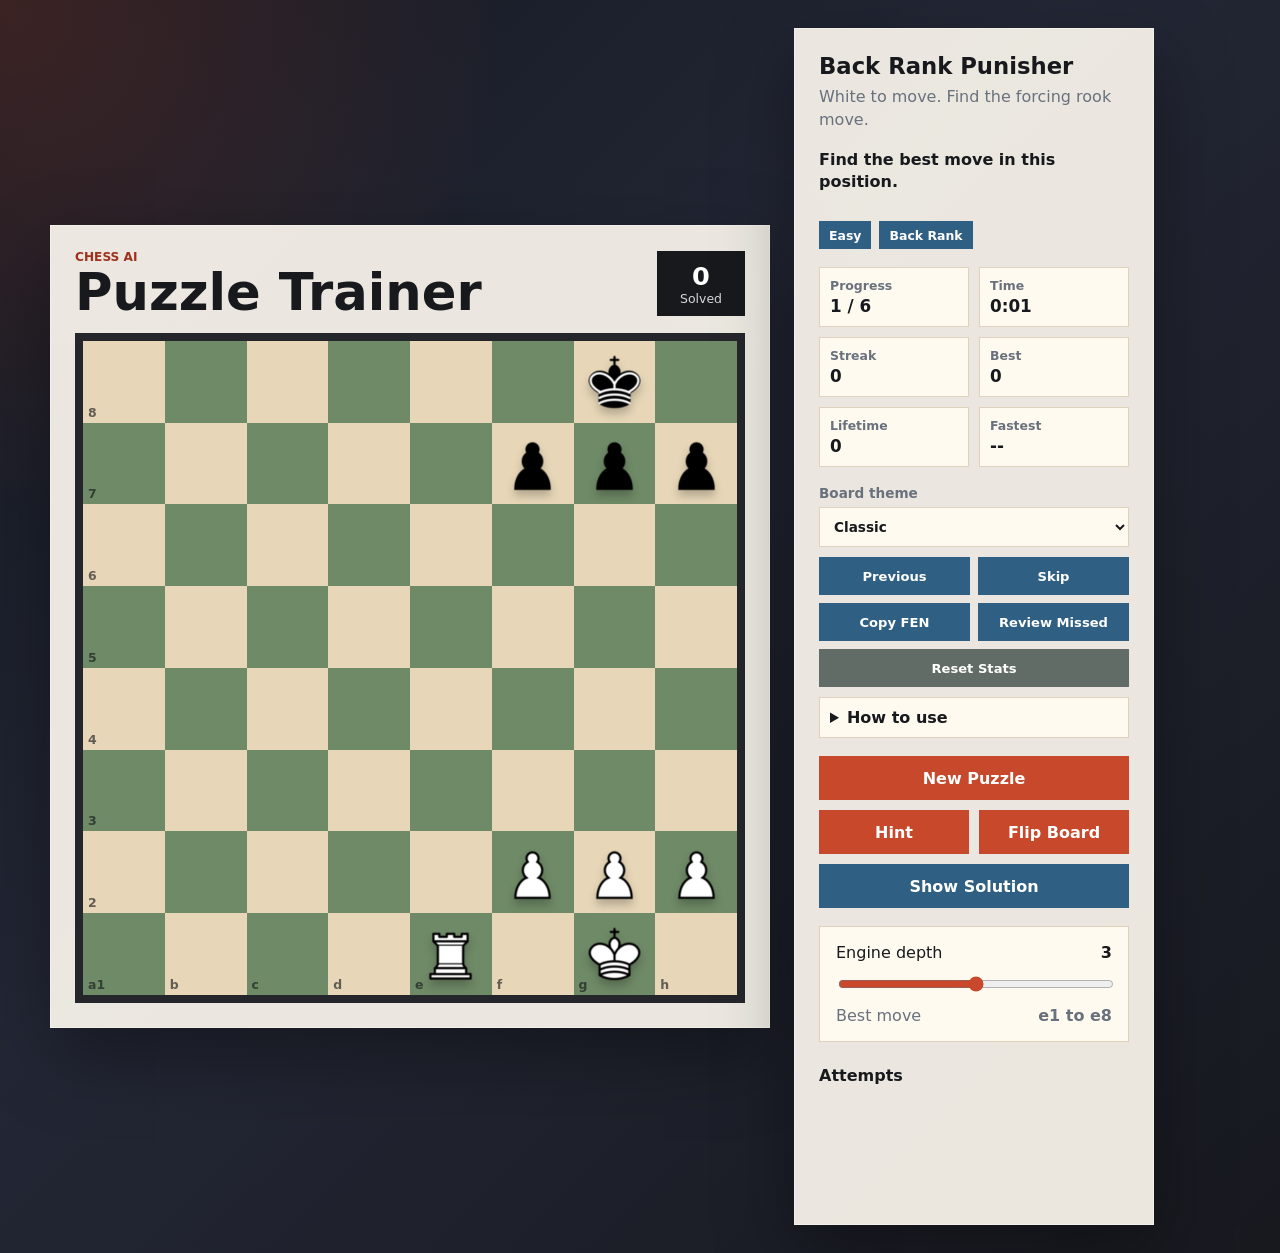
==== index.html @ 100785d5 "Finalize chess puzzle trainer" ====
<!doctype html>
<html lang="en">
  <head>
    <meta charset="utf-8" />
    <meta name="viewport" content="width=device-width, initial-scale=1" />
    <title>Chess AI Puzzle Trainer</title>
    <link rel="stylesheet" href="styles.css" />
  </head>
  <body>
    <main class="app-shell">
      <section class="board-panel" aria-label="Chess puzzle board">
        <div class="top-bar">
          <div>
            <p class="eyebrow">Chess AI</p>
            <h1>Puzzle Trainer</h1>
          </div>
          <div class="score" aria-live="polite">
            <span id="scoreValue">0</span>
            <span>Solved</span>
          </div>
        </div>

        <div class="board-wrap">
          <div id="board" class="board" aria-label="Interactive chess board"></div>
        </div>
      </section>

      <aside class="side-panel">
        <div class="status-block">
          <p id="puzzleTitle" class="puzzle-title">Loading puzzle...</p>
          <p id="puzzleMeta" class="puzzle-meta"></p>
          <p id="message" class="message" aria-live="polite"></p>
        </div>

        <div class="controls">
          <button id="newPuzzleBtn" type="button">New Puzzle</button>
          <button id="hintBtn" type="button">Hint</button>
          <button id="flipBtn" type="button">Flip Board</button>
        </div>

        <div class="engine-box">
          <div class="engine-row">
            <span>Engine depth</span>
            <strong id="depthLabel">3</strong>
          </div>
          <input id="depthSlider" type="range" min="2" max="4" value="3" />
          <div class="engine-row muted">
            <span>Best move</span>
            <strong id="bestMoveLabel">hidden</strong>
          </div>
        </div>

        <div class="move-list">
          <h2>Attempts</h2>
          <ol id="attempts"></ol>
        </div>
      </aside>
    </main>

    <script src="app.js"></script>
  </body>
</html>
---- styles.css ----
:root {
  --bg: #101216;
  --panel: #f4f0e8;
  --ink: #17191d;
  --muted: #69717d;
  --accent: #c8482b;
  --accent-dark: #9f321e;
  --light-square: #e7d7b8;
  --dark-square: #6f8a67;
  --select: #f5c84b;
  --legal: rgba(16, 18, 22, 0.24);
  --danger: #c83737;
  --success: #2d7c55;
  font-family:
    Inter, ui-sans-serif, system-ui, -apple-system, BlinkMacSystemFont, "Segoe UI",
    sans-serif;
}

body[data-theme="ocean"] {
  --accent: #2374ab;
  --accent-dark: #15547e;
  --light-square: #d9edf4;
  --dark-square: #4f7cac;
  --select: #f4d35e;
}

body[data-theme="graphite"] {
  --accent: #626c66;
  --accent-dark: #3f4642;
  --light-square: #d7d9d7;
  --dark-square: #656d69;
  --select: #f2c14e;
}

body[data-theme="tournament"] {
  --accent: #a63d40;
  --accent-dark: #702527;
  --light-square: #f0d9b5;
  --dark-square: #b58863;
  --select: #e9c46a;
}

* {
  box-sizing: border-box;
}

body {
  min-height: 100vh;
  margin: 0;
  color: var(--ink);
  background:
    radial-gradient(circle at top left, rgba(200, 72, 43, 0.22), transparent 32rem),
    linear-gradient(135deg, #141821 0%, #232735 42%, #17191f 100%);
}

button,
input {
  font: inherit;
}

.app-shell {
  display: grid;
  grid-template-columns: minmax(300px, 720px) minmax(280px, 360px);
  gap: 24px;
  width: min(1180px, calc(100vw - 32px));
  min-height: 100vh;
  margin: 0 auto;
  padding: 28px 0;
  align-items: center;
}

.board-panel,
.side-panel {
  background: rgba(244, 240, 232, 0.96);
  border: 1px solid rgba(255, 255, 255, 0.36);
  box-shadow: 0 28px 70px rgba(0, 0, 0, 0.34);
}

.board-panel {
  padding: clamp(14px, 3vw, 24px);
}

.side-panel {
  display: flex;
  flex-direction: column;
  gap: 18px;
  min-height: min(720px, calc(100vh - 56px));
  padding: 24px;
}

.top-bar {
  display: flex;
  align-items: center;
  justify-content: space-between;
  gap: 16px;
  margin-bottom: 16px;
}

.eyebrow {
  margin: 0 0 4px;
  color: var(--accent-dark);
  font-size: 0.76rem;
  font-weight: 800;
  letter-spacing: 0;
  text-transform: uppercase;
}

h1,
h2,
p {
  margin-top: 0;
}

h1 {
  margin-bottom: 0;
  font-size: clamp(1.8rem, 4vw, 3.5rem);
  line-height: 0.95;
}

h2 {
  margin-bottom: 10px;
  font-size: 1rem;
}

.score {
  display: grid;
  min-width: 88px;
  padding: 10px 12px;
  color: #fff;
  background: var(--ink);
  text-align: center;
}

.score span:first-child {
  font-size: 1.6rem;
  font-weight: 800;
}

.score span:last-child {
  color: #d4d8dd;
  font-size: 0.78rem;
}

.board-wrap {
  display: grid;
  place-items: center;
}

.board {
  display: grid;
  grid-template-columns: repeat(8, 1fr);
  grid-template-rows: repeat(8, 1fr);
  width: min(100%, calc(100vh - 164px));
  min-width: 288px;
  aspect-ratio: 1;
  border: 8px solid #24262c;
  touch-action: manipulation;
}

.square {
  position: relative;
  display: grid;
  place-items: center;
  min-width: 0;
  border: 0;
  padding: 0;
  cursor: pointer;
}

.square.light {
  background: var(--light-square);
}

.square.dark {
  background: var(--dark-square);
}

.square.selected {
  box-shadow: inset 0 0 0 5px var(--select);
}

.square.last-move {
  box-shadow: inset 0 0 0 999px rgba(245, 200, 75, 0.28);
}

.square.legal::after {
  content: "";
  width: 28%;
  aspect-ratio: 1;
  border-radius: 999px;
  background: var(--legal);
}

.square.capture::after {
  content: "";
  position: absolute;
  inset: 12%;
  border: 5px solid var(--legal);
  border-radius: 999px;
  background: transparent;
}

.square.solution-from {
  box-shadow: inset 0 0 0 5px var(--success);
}

.square.solution-to {
  box-shadow: inset 0 0 0 5px var(--accent);
}

.piece {
  width: 82%;
  height: 82%;
  object-fit: contain;
  pointer-events: none;
  filter: drop-shadow(0 6px 4px rgba(0, 0, 0, 0.22));
}

.coord {
  position: absolute;
  left: 5px;
  bottom: 3px;
  color: rgba(16, 18, 22, 0.62);
  font-size: clamp(0.58rem, 1.3vw, 0.78rem);
  font-weight: 700;
}

.status-block {
  min-height: 150px;
}

.puzzle-title {
  margin-bottom: 6px;
  font-size: 1.42rem;
  font-weight: 800;
}

.puzzle-meta {
  margin-bottom: 18px;
  color: var(--muted);
  line-height: 1.45;
}

.message {
  min-height: 3.2em;
  margin-bottom: 0;
  font-weight: 700;
  line-height: 1.35;
}

.message.good {
  color: var(--success);
}

.message.bad {
  color: var(--danger);
}

.tag-row {
  display: flex;
  flex-wrap: wrap;
  gap: 8px;
}

.tag {
  display: inline-flex;
  align-items: center;
  min-height: 28px;
  padding: 0 10px;
  color: #fff;
  background: #2f5f83;
  font-size: 0.78rem;
  font-weight: 800;
}

.training-stats {
  display: grid;
  grid-template-columns: repeat(2, 1fr);
  gap: 10px;
}

.training-stats div,
.results-grid div {
  display: grid;
  gap: 3px;
  padding: 10px;
  background: #fffaf0;
  border: 1px solid #ded2be;
}

.training-stats span,
.results-grid span {
  color: var(--muted);
  font-size: 0.78rem;
  font-weight: 700;
}

.training-stats strong,
.results-grid strong {
  font-size: 1.05rem;
}

.tool-panel {
  display: grid;
  gap: 10px;
}

.field {
  display: grid;
  gap: 6px;
  color: var(--muted);
  font-size: 0.85rem;
  font-weight: 800;
}

select {
  min-height: 40px;
  border: 1px solid #ded2be;
  padding: 0 10px;
  color: var(--ink);
  background: #fffaf0;
  font: inherit;
  font-weight: 700;
}

.mini-actions {
  display: grid;
  grid-template-columns: repeat(2, 1fr);
  gap: 8px;
}

.mini-actions button {
  min-height: 38px;
  padding: 0 8px;
  background: #2f5f83;
  font-size: 0.82rem;
}

.mini-actions button:hover {
  background: #234863;
}

.mini-actions button:last-child {
  grid-column: 1 / -1;
  background: #626c66;
}

.help-box {
  padding: 10px;
  background: #fffaf0;
  border: 1px solid #ded2be;
}

.help-box summary {
  cursor: pointer;
  font-weight: 800;
}

.help-box p {
  margin: 8px 0 0;
  color: var(--muted);
  font-size: 0.86rem;
  line-height: 1.35;
}

.controls {
  display: grid;
  grid-template-columns: 1fr 1fr;
  gap: 10px;
}

.controls button:first-child {
  grid-column: 1 / -1;
}

#solutionBtn {
  grid-column: 1 / -1;
  background: #2f5f83;
}

#solutionBtn:hover {
  background: #234863;
}

button:disabled {
  cursor: not-allowed;
  opacity: 0.56;
}

button {
  min-height: 44px;
  border: 0;
  padding: 0 14px;
  color: #fff;
  background: var(--accent);
  font-weight: 800;
  cursor: pointer;
}

button:hover {
  background: var(--accent-dark);
}

.engine-box {
  display: grid;
  gap: 12px;
  padding: 16px;
  background: #fffaf0;
  border: 1px solid #ded2be;
}

.engine-row {
  display: flex;
  align-items: center;
  justify-content: space-between;
  gap: 12px;
}

.muted {
  color: var(--muted);
}

input[type="range"] {
  width: 100%;
  accent-color: var(--accent);
}

.move-list {
  flex: 1;
  min-height: 140px;
  padding-top: 6px;
}

.move-list ol {
  display: grid;
  gap: 8px;
  margin: 0;
  padding-left: 22px;
}

.move-list li {
  color: var(--muted);
  font-weight: 700;
}

.results-modal {
  position: fixed;
  inset: 0;
  display: grid;
  place-items: center;
  padding: 24px;
  background: rgba(16, 18, 22, 0.68);
  z-index: 20;
}

.results-modal.hidden {
  display: none;
}

.results-card {
  width: min(420px, 100%);
  padding: 26px;
  background: var(--panel);
  border: 1px solid rgba(255, 255, 255, 0.5);
  box-shadow: 0 28px 70px rgba(0, 0, 0, 0.42);
}

.results-card h2 {
  margin-bottom: 16px;
  font-size: 2rem;
}

.results-grid {
  display: grid;
  gap: 10px;
  margin-bottom: 18px;
}

.results-card button {
  width: 100%;
}

@media (max-width: 860px) {
  .app-shell {
    grid-template-columns: 1fr;
    align-items: start;
    padding: 16px 0;
  }

  .side-panel {
    min-height: auto;
  }

  .board {
    width: min(100%, calc(100vh - 250px));
  }
}
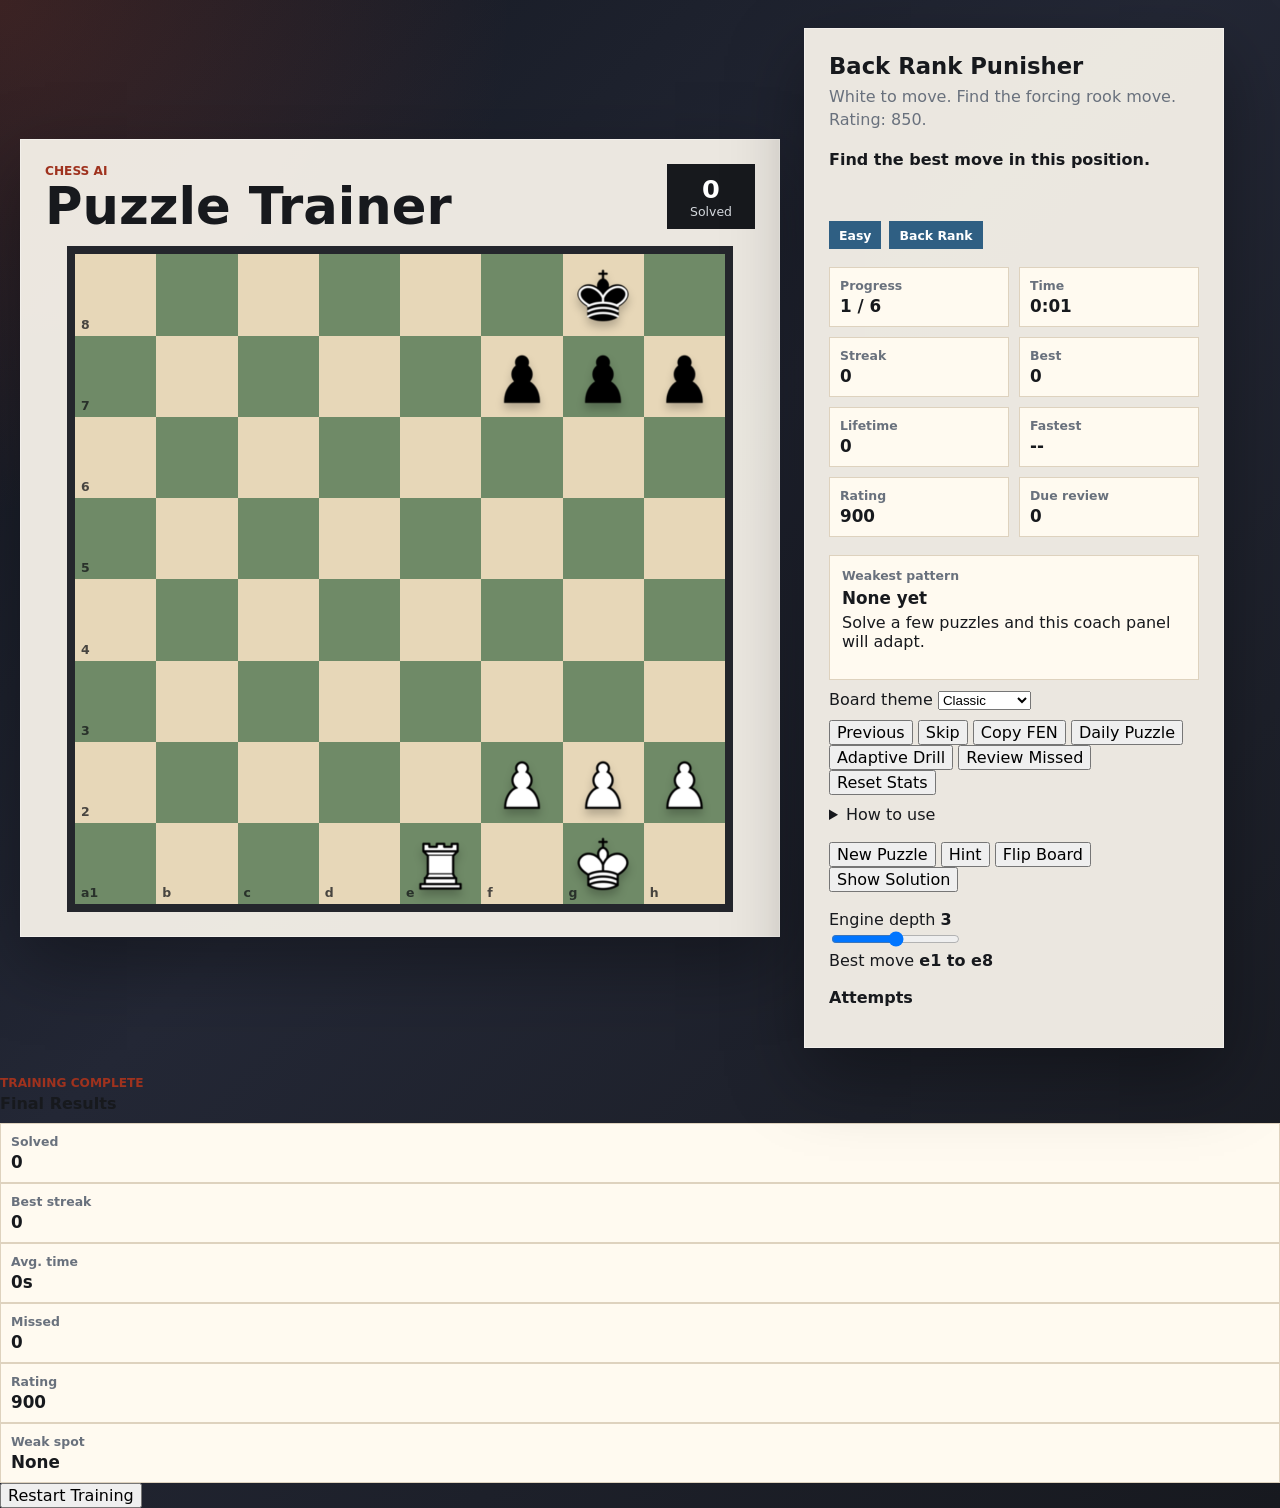
==== commit ed6feb23: "Update index.html" ====
--- a/index.html
+++ b/index.html
@@ -59,4 +59,4 @@
 
     <script src="app.js"></script>
   </body>
-</html>+</html>
--- a/styles.css
+++ b/styles.css
@@ -51,6 +51,9 @@
   background:
     radial-gradient(circle at top left, rgba(200, 72, 43, 0.22), transparent 32rem),
     linear-gradient(135deg, #141821 0%, #232735 42%, #17191f 100%);
+  font-family:
+    Inter, ui-sans-serif, system-ui, -apple-system, BlinkMacSystemFont, "Segoe UI",
+    sans-serif;
 }
 
 button,
@@ -60,9 +63,9 @@
 
 .app-shell {
   display: grid;
-  grid-template-columns: minmax(300px, 720px) minmax(280px, 360px);
+  grid-template-columns: minmax(320px, 760px) minmax(300px, 420px);
   gap: 24px;
-  width: min(1180px, calc(100vw - 32px));
+  width: min(1240px, calc(100vw - 32px));
   min-height: 100vh;
   margin: 0 auto;
   padding: 28px 0;
@@ -150,10 +153,11 @@
   display: grid;
   grid-template-columns: repeat(8, 1fr);
   grid-template-rows: repeat(8, 1fr);
-  width: min(100%, calc(100vh - 164px));
+  width: min(100%, 74vh, 760px);
   min-width: 288px;
   aspect-ratio: 1;
   border: 8px solid #24262c;
+  background: #24262c;
   touch-action: manipulation;
 }
 
@@ -168,11 +172,11 @@
 }
 
 .square.light {
-  background: var(--light-square);
+  background-color: var(--light-square) !important;
 }
 
 .square.dark {
-  background: var(--dark-square);
+  background-color: var(--dark-square) !important;
 }
 
 .square.selected {
@@ -218,11 +222,12 @@
 
 .coord {
   position: absolute;
-  left: 5px;
-  bottom: 3px;
-  color: rgba(16, 18, 22, 0.62);
+  left: 6px;
+  bottom: 4px;
+  color: rgba(16, 18, 22, 0.74);
   font-size: clamp(0.58rem, 1.3vw, 0.78rem);
   font-weight: 700;
+  pointer-events: none;
 }
 
 .status-block {
@@ -305,194 +310,20 @@
   gap: 10px;
 }
 
-.field {
-  display: grid;
-  gap: 6px;
-  color: var(--muted);
-  font-size: 0.85rem;
-  font-weight: 800;
-}
-
-select {
-  min-height: 40px;
-  border: 1px solid #ded2be;
-  padding: 0 10px;
-  color: var(--ink);
-  background: #fffaf0;
-  font: inherit;
-  font-weight: 700;
-}
-
-.mini-actions {
-  display: grid;
-  grid-template-columns: repeat(2, 1fr);
-  gap: 8px;
-}
-
-.mini-actions button {
-  min-height: 38px;
-  padding: 0 8px;
-  background: #2f5f83;
-  font-size: 0.82rem;
-}
-
-.mini-actions button:hover {
-  background: #234863;
-}
-
-.mini-actions button:last-child {
-  grid-column: 1 / -1;
-  background: #626c66;
-}
-
-.help-box {
-  padding: 10px;
+.learning-card {
+  display: grid;
+  gap: 5px;
+  padding: 12px;
   background: #fffaf0;
   border: 1px solid #ded2be;
 }
 
-.help-box summary {
-  cursor: pointer;
-  font-weight: 800;
-}
-
-.help-box p {
-  margin: 8px 0 0;
+.learning-card span {
   color: var(--muted);
-  font-size: 0.86rem;
-  line-height: 1.35;
-}
-
-.controls {
-  display: grid;
-  grid-template-columns: 1fr 1fr;
-  gap: 10px;
-}
-
-.controls button:first-child {
-  grid-column: 1 / -1;
-}
-
-#solutionBtn {
-  grid-column: 1 / -1;
-  background: #2f5f83;
-}
-
-#solutionBtn:hover {
-  background: #234863;
-}
-
-button:disabled {
-  cursor: not-allowed;
-  opacity: 0.56;
-}
-
-button {
-  min-height: 44px;
-  border: 0;
-  padding: 0 14px;
-  color: #fff;
-  background: var(--accent);
-  font-weight: 800;
-  cursor: pointer;
-}
-
-button:hover {
-  background: var(--accent-dark);
-}
-
-.engine-box {
-  display: grid;
-  gap: 12px;
-  padding: 16px;
-  background: #fffaf0;
-  border: 1px solid #ded2be;
-}
-
-.engine-row {
-  display: flex;
-  align-items: center;
-  justify-content: space-between;
-  gap: 12px;
-}
-
-.muted {
-  color: var(--muted);
-}
-
-input[type="range"] {
-  width: 100%;
-  accent-color: var(--accent);
-}
-
-.move-list {
-  flex: 1;
-  min-height: 140px;
-  padding-top: 6px;
-}
-
-.move-list ol {
-  display: grid;
-  gap: 8px;
-  margin: 0;
-  padding-left: 22px;
-}
-
-.move-list li {
-  color: var(--muted);
-  font-weight: 700;
-}
-
-.results-modal {
-  position: fixed;
-  inset: 0;
-  display: grid;
-  place-items: center;
-  padding: 24px;
-  background: rgba(16, 18, 22, 0.68);
-  z-index: 20;
-}
-
-.results-modal.hidden {
-  display: none;
-}
-
-.results-card {
-  width: min(420px, 100%);
-  padding: 26px;
-  background: var(--panel);
-  border: 1px solid rgba(255, 255, 255, 0.5);
-  box-shadow: 0 28px 70px rgba(0, 0, 0, 0.42);
-}
-
-.results-card h2 {
-  margin-bottom: 16px;
-  font-size: 2rem;
-}
-
-.results-grid {
-  display: grid;
-  gap: 10px;
-  margin-bottom: 18px;
-}
-
-.results-card button {
-  width: 100%;
-}
-
-@media (max-width: 860px) {
-  .app-shell {
-    grid-template-columns: 1fr;
-    align-items: start;
-    padding: 16px 0;
-  }
-
-  .side-panel {
-    min-height: auto;
-  }
-
-  .board {
-    width: min(100%, calc(100vh - 250px));
-  }
-}
-
+  font-size: 0.78rem;
+  font-weight: 800;
+}
+
+.learning-card strong {
+  font-size: 1.05rem;
+}
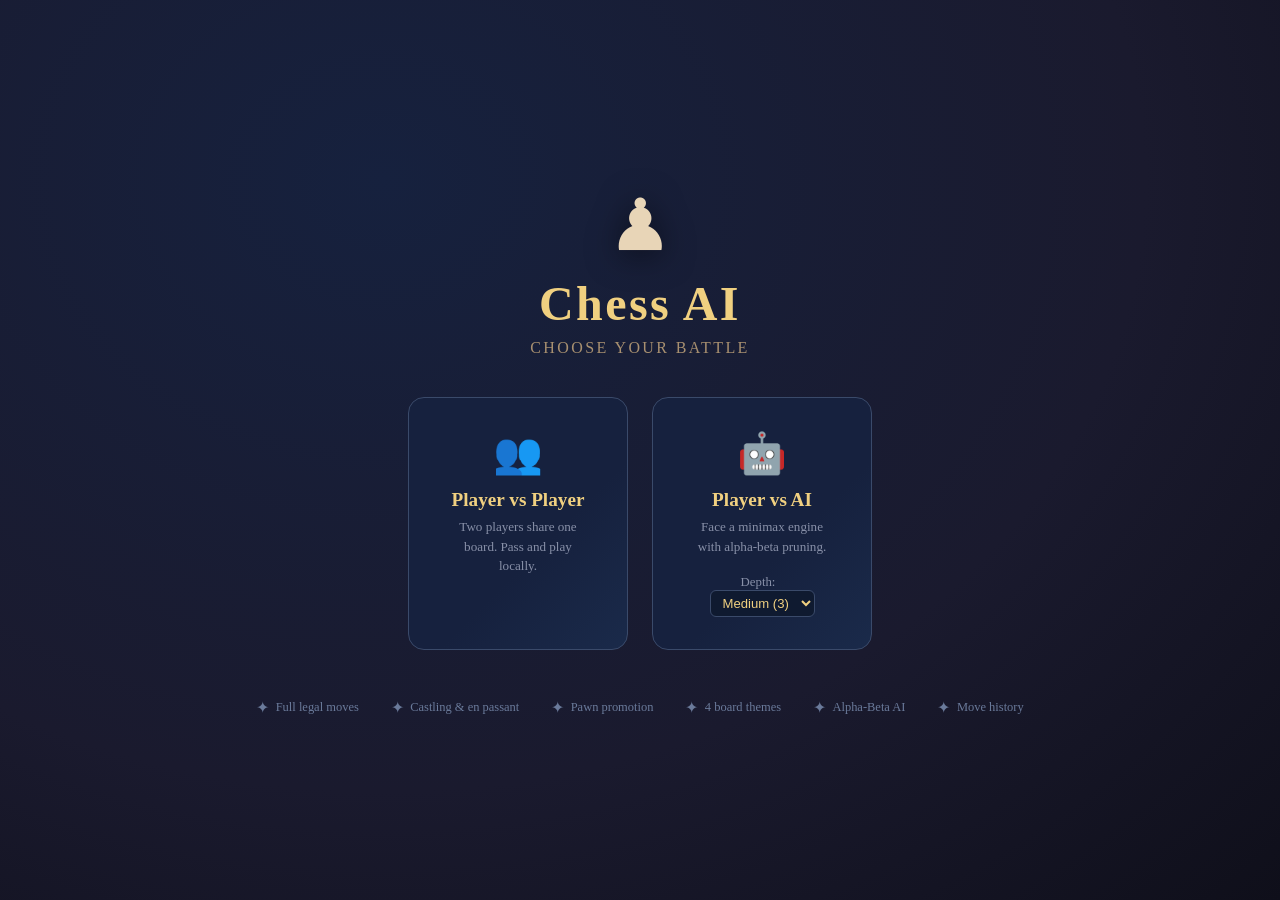
==== commit 3ad83d40: "Update print statement from 'Hello' to 'Goodbye'" ====
--- a/index.html
+++ b/index.html
@@ -1,62 +1,759 @@
-<!doctype html>
+<!DOCTYPE html>
 <html lang="en">
-  <head>
-    <meta charset="utf-8" />
-    <meta name="viewport" content="width=device-width, initial-scale=1" />
-    <title>Chess AI Puzzle Trainer</title>
-    <link rel="stylesheet" href="styles.css" />
-  </head>
-  <body>
-    <main class="app-shell">
-      <section class="board-panel" aria-label="Chess puzzle board">
-        <div class="top-bar">
-          <div>
-            <p class="eyebrow">Chess AI</p>
-            <h1>Puzzle Trainer</h1>
-          </div>
-          <div class="score" aria-live="polite">
-            <span id="scoreValue">0</span>
-            <span>Solved</span>
-          </div>
-        </div>
-
-        <div class="board-wrap">
-          <div id="board" class="board" aria-label="Interactive chess board"></div>
-        </div>
-      </section>
-
-      <aside class="side-panel">
-        <div class="status-block">
-          <p id="puzzleTitle" class="puzzle-title">Loading puzzle...</p>
-          <p id="puzzleMeta" class="puzzle-meta"></p>
-          <p id="message" class="message" aria-live="polite"></p>
-        </div>
-
-        <div class="controls">
-          <button id="newPuzzleBtn" type="button">New Puzzle</button>
-          <button id="hintBtn" type="button">Hint</button>
-          <button id="flipBtn" type="button">Flip Board</button>
-        </div>
-
-        <div class="engine-box">
-          <div class="engine-row">
-            <span>Engine depth</span>
-            <strong id="depthLabel">3</strong>
-          </div>
-          <input id="depthSlider" type="range" min="2" max="4" value="3" />
-          <div class="engine-row muted">
-            <span>Best move</span>
-            <strong id="bestMoveLabel">hidden</strong>
-          </div>
-        </div>
-
-        <div class="move-list">
-          <h2>Attempts</h2>
-          <ol id="attempts"></ol>
-        </div>
-      </aside>
-    </main>
-
-    <script src="app.js"></script>
-  </body>
+<head>
+<meta charset="UTF-8">
+<meta name="viewport" content="width=device-width, initial-scale=1.0">
+<title>Chess AI</title>
+<style>
+  * { margin: 0; padding: 0; box-sizing: border-box; }
+  body { background: #1a1a2e; font-family: 'Georgia', serif; color: #e8d5b7; min-height: 100vh; overflow-x: hidden; }
+
+  /* ── WELCOME SCREEN ── */
+  #welcome {
+    min-height: 100vh;
+    display: flex; flex-direction: column; align-items: center; justify-content: center;
+    padding: 2rem;
+    background: radial-gradient(ellipse at 30% 20%, #16213e 0%, #1a1a2e 60%, #0f0f1a 100%);
+  }
+  .logo { font-size: 72px; margin-bottom: 0.5rem; filter: drop-shadow(0 4px 16px #0008); }
+  .title { font-size: 3rem; font-weight: 700; letter-spacing: 0.05em; color: #f0d080; text-shadow: 0 2px 16px #8860; }
+  .subtitle { font-size: 1rem; color: #a89070; margin: 0.5rem 0 2.5rem; letter-spacing: 0.15em; text-transform: uppercase; }
+  .modes { display: flex; gap: 1.5rem; flex-wrap: wrap; justify-content: center; margin-bottom: 2rem; }
+  .mode-card {
+    background: linear-gradient(135deg, #16213e 60%, #1a2a4a);
+    border: 1px solid #3a4a6a;
+    border-radius: 16px;
+    padding: 2rem 2.5rem;
+    cursor: pointer;
+    transition: all 0.25s;
+    width: 220px;
+    text-align: center;
+    position: relative;
+    overflow: hidden;
+  }
+  .mode-card::before {
+    content: ''; position: absolute; inset: 0;
+    background: linear-gradient(135deg, #f0d08018, transparent);
+    opacity: 0; transition: opacity 0.25s;
+  }
+  .mode-card:hover { border-color: #f0d080; transform: translateY(-4px); box-shadow: 0 8px 32px #f0d08030; }
+  .mode-card:hover::before { opacity: 1; }
+  .mode-icon { font-size: 2.5rem; margin-bottom: 0.75rem; }
+  .mode-title { font-size: 1.2rem; font-weight: 700; color: #f0d080; margin-bottom: 0.4rem; }
+  .mode-desc { font-size: 0.82rem; color: #8890a8; line-height: 1.5; }
+  .diff-select { margin-top: 1rem; }
+  .diff-select label { font-size: 0.8rem; color: #8890a8; margin-right: 0.5rem; }
+  .diff-select select {
+    background: #0f1a30; color: #f0d080; border: 1px solid #3a4a6a;
+    border-radius: 6px; padding: 4px 8px; font-size: 0.82rem; cursor: pointer;
+  }
+  .features { display: flex; gap: 2rem; flex-wrap: wrap; justify-content: center; margin-top: 1rem; }
+  .feat { display: flex; align-items: center; gap: 0.4rem; font-size: 0.78rem; color: #6a7a9a; }
+  .feat span { font-size: 1rem; }
+
+  /* ── GAME SCREEN ── */
+  #game { display: none; flex-direction: column; align-items: center; min-height: 100vh; padding: 1rem; background: #0f0f1a; }
+  .game-header { display: flex; align-items: center; gap: 1.5rem; width: 100%; max-width: 600px; margin-bottom: 1rem; }
+  .back-btn {
+    background: none; border: 1px solid #3a4a6a; color: #a89070;
+    border-radius: 8px; padding: 6px 14px; cursor: pointer; font-size: 0.85rem; transition: all 0.2s; font-family: Georgia, serif;
+  }
+  .back-btn:hover { border-color: #f0d080; color: #f0d080; }
+  .game-info { flex: 1; }
+  .game-mode-label { font-size: 0.75rem; color: #6a7a9a; text-transform: uppercase; letter-spacing: 0.1em; }
+  .game-status { font-size: 1rem; color: #f0d080; font-weight: 600; }
+  .theme-btn {
+    background: none; border: 1px solid #3a4a6a; color: #a89070;
+    border-radius: 8px; padding: 6px 12px; cursor: pointer; font-size: 0.8rem; transition: all 0.2s; font-family: Georgia, serif;
+  }
+  .theme-btn:hover { border-color: #8890a8; color: #c0c8d8; }
+
+  /* ── BOARD ── */
+  .board-wrap { position: relative; }
+  #board {
+    display: grid; grid-template-columns: repeat(8, 1fr);
+    width: 520px; height: 520px;
+    border: 3px solid #2a3a5a; border-radius: 4px;
+    box-shadow: 0 8px 48px #000a;
+    cursor: default; user-select: none;
+  }
+  .sq {
+    width: 65px; height: 65px; display: flex; align-items: center; justify-content: center;
+    font-size: 40px; position: relative; transition: background 0.1s;
+  }
+  .sq .piece { cursor: grab; transition: transform 0.05s; z-index: 1; line-height: 1; }
+  .sq .piece:active { cursor: grabbing; }
+  .sq.selected { outline: 3px solid #f0d080; outline-offset: -3px; }
+  .sq.legal::after {
+    content: ''; position: absolute; width: 24px; height: 24px;
+    background: #f0d08060; border-radius: 50%; pointer-events: none; z-index: 2;
+  }
+  .sq.legal.has-piece::after {
+    width: 100%; height: 100%; background: none;
+    border-radius: 0; border: 3px solid #f0d080; inset: 0;
+  }
+  .sq.last-from { box-shadow: inset 0 0 0 3px #c8a040; }
+  .sq.last-to   { box-shadow: inset 0 0 0 3px #c8a040; }
+  .sq.in-check  { box-shadow: inset 0 0 0 4px #e04040; }
+
+  /* Coord labels */
+  .coords-files { display: flex; width: 520px; }
+  .coords-files span { width: 65px; text-align: center; font-size: 0.7rem; color: #6a7a9a; padding: 2px 0; }
+  .coords-ranks { position: absolute; left: -18px; top: 0; display: flex; flex-direction: column; height: 520px; }
+  .coords-ranks span { height: 65px; display: flex; align-items: center; font-size: 0.7rem; color: #6a7a9a; }
+
+  .captured-row {
+    display: flex; gap: 2px; min-height: 32px; flex-wrap: wrap; align-items: center;
+    padding: 4px 0; width: 520px;
+  }
+  .captured-row .cp { font-size: 22px; opacity: 0.7; }
+
+  .move-log {
+    width: 520px; max-height: 100px; overflow-y: auto;
+    background: #12121e; border: 1px solid #1e2a3e; border-radius: 8px;
+    padding: 8px; margin-top: 0.5rem; display: flex; flex-wrap: wrap; gap: 4px;
+  }
+  .move-log .ml { font-size: 0.72rem; color: #8890a8; padding: 2px 6px; border-radius: 4px; }
+  .move-log .ml.w { color: #e8d5b7; }
+  .move-log .ml.b { color: #a89070; }
+
+  /* Promotion dialog */
+  #promo-dialog {
+    display: none; position: fixed; inset: 0; background: #0008;
+    align-items: center; justify-content: center; z-index: 100;
+  }
+  #promo-dialog.show { display: flex; }
+  .promo-box {
+    background: #16213e; border: 1px solid #3a4a6a; border-radius: 12px;
+    padding: 1.5rem; text-align: center;
+  }
+  .promo-box h3 { color: #f0d080; margin-bottom: 1rem; }
+  .promo-pieces { display: flex; gap: 12px; justify-content: center; }
+  .promo-piece {
+    font-size: 48px; cursor: pointer; padding: 8px; border-radius: 8px;
+    border: 2px solid transparent; transition: all 0.2s;
+  }
+  .promo-piece:hover { border-color: #f0d080; background: #1e3050; }
+
+  /* Board Themes */
+  #game.t0 .sq.light { background: #f0d9b5; }
+  #game.t0 .sq.dark  { background: #b58863; }
+  #game.t1 .sq.light { background: #eeeed2; }
+  #game.t1 .sq.dark  { background: #769656; }
+  #game.t2 .sq.light { background: #dee3e6; }
+  #game.t2 .sq.dark  { background: #8ca2ad; }
+  #game.t3 .sq.light { background: #d8cfba; }
+  #game.t3 .sq.dark  { background: #7d6e5a; }
+
+  /* Responsive */
+  @media (max-width: 580px) {
+    #board { width: 320px; height: 320px; }
+    .sq { width: 40px; height: 40px; font-size: 26px; }
+    .coords-files { width: 320px; }
+    .coords-files span { width: 40px; }
+    .coords-ranks { height: 320px; }
+    .coords-ranks span { height: 40px; }
+    .captured-row, .move-log { width: 320px; }
+    .sq.legal::after { width: 16px; height: 16px; }
+  }
+</style>
+</head>
+<body>
+
+<!-- ═══ WELCOME SCREEN ═══ -->
+<div id="welcome">
+  <div class="logo">♟</div>
+  <div class="title">Chess AI</div>
+  <div class="subtitle">Choose your battle</div>
+
+  <div class="modes">
+    <div class="mode-card" onclick="startGame('pvp')">
+      <div class="mode-icon">👥</div>
+      <div class="mode-title">Player vs Player</div>
+      <div class="mode-desc">Two players share one board. Pass and play locally.</div>
+    </div>
+    <div class="mode-card" onclick="startGame('pvc')">
+      <div class="mode-icon">🤖</div>
+      <div class="mode-title">Player vs AI</div>
+      <div class="mode-desc">Face a minimax engine with alpha-beta pruning.</div>
+      <div class="diff-select">
+        <label>Depth:</label>
+        <select id="depth-sel" onclick="event.stopPropagation()">
+          <option value="2">Easy (2)</option>
+          <option value="3" selected>Medium (3)</option>
+          <option value="4">Hard (4)</option>
+        </select>
+      </div>
+    </div>
+  </div>
+
+  <div class="features">
+    <div class="feat"><span>✦</span> Full legal moves</div>
+    <div class="feat"><span>✦</span> Castling &amp; en passant</div>
+    <div class="feat"><span>✦</span> Pawn promotion</div>
+    <div class="feat"><span>✦</span> 4 board themes</div>
+    <div class="feat"><span>✦</span> Alpha-Beta AI</div>
+    <div class="feat"><span>✦</span> Move history</div>
+  </div>
+</div>
+
+<!-- ═══ GAME SCREEN ═══ -->
+<div id="game" class="t0">
+  <div class="game-header">
+    <button class="back-btn" onclick="goMenu()">← Menu</button>
+    <div class="game-info">
+      <div class="game-mode-label" id="mode-label">Player vs Player</div>
+      <div class="game-status" id="status">White to move</div>
+    </div>
+    <button class="theme-btn" onclick="cycleTheme()">🎨 Theme</button>
+  </div>
+
+  <div class="captured-row" id="cap-black"></div>
+
+  <div class="board-wrap">
+    <div class="coords-ranks" id="rank-labels"></div>
+    <div id="board"></div>
+  </div>
+
+  <div class="coords-files" id="file-labels"></div>
+  <div class="captured-row" id="cap-white"></div>
+  <div class="move-log" id="move-log"></div>
+</div>
+
+<!-- ═══ PROMOTION DIALOG ═══ -->
+<div id="promo-dialog">
+  <div class="promo-box">
+    <h3>Promote pawn</h3>
+    <div class="promo-pieces" id="promo-pieces"></div>
+  </div>
+</div>
+
+<script>
+// ═══════════════════════════════════════════════════════
+//  CHESS ENGINE
+// ═══════════════════════════════════════════════════════
+
+const PIECES = {
+  wP:'♙', wN:'♘', wB:'♗', wR:'♖', wQ:'♕', wK:'♔',
+  bP:'♟', bN:'♞', bB:'♝', bR:'♜', bQ:'♛', bK:'♚'
+};
+
+const PIECE_VALUES = { Q: 900, R: 500, B: 330, N: 320, P: 100, K: 20000 };
+
+// Piece-Square Tables (index 0 = a8, index 63 = h1 — white's perspective)
+const PST = {
+  P: [
+     0,  0,  0,  0,  0,  0,  0,  0,
+    50, 50, 50, 50, 50, 50, 50, 50,
+    10, 10, 20, 30, 30, 20, 10, 10,
+     5,  5, 10, 25, 25, 10,  5,  5,
+     0,  0,  0, 20, 20,  0,  0,  0,
+     5, -5,-10,  0,  0,-10, -5,  5,
+     5, 10, 10,-20,-20, 10, 10,  5,
+     0,  0,  0,  0,  0,  0,  0,  0
+  ],
+  N: [-50,-40,-30,-30,-30,-30,-40,-50,-40,-20, 0, 0, 0, 0,-20,-40,-30, 0,10,15,15,10, 0,-30,-30, 5,15,20,20,15, 5,-30,-30, 0,15,20,20,15, 0,-30,-30, 5,10,15,15,10, 5,-30,-40,-20, 0, 5, 5, 0,-20,-40,-50,-40,-30,-30,-30,-30,-40,-50],
+  B: [-20,-10,-10,-10,-10,-10,-10,-20,-10, 0, 0, 0, 0, 0, 0,-10,-10, 0, 5,10,10, 5, 0,-10,-10, 5, 5,10,10, 5, 5,-10,-10, 0,10,10,10,10, 0,-10,-10,10,10,10,10,10,10,-10,-10, 5, 0, 0, 0, 0, 5,-10,-20,-10,-10,-10,-10,-10,-10,-20],
+  R: [0, 0, 0, 0, 0, 0, 0, 0, 5,10,10,10,10,10,10, 5,-5, 0, 0, 0, 0, 0, 0,-5,-5, 0, 0, 0, 0, 0, 0,-5,-5, 0, 0, 0, 0, 0, 0,-5,-5, 0, 0, 0, 0, 0, 0,-5,-5, 0, 0, 0, 0, 0, 0,-5, 0, 0, 0, 5, 5, 0, 0, 0],
+  Q: [-20,-10,-10,-5,-5,-10,-10,-20,-10, 0, 0, 0, 0, 0, 0,-10,-10, 0, 5, 5, 5, 5, 0,-10,-5, 0, 5, 5, 5, 5, 0,-5, 0, 0, 5, 5, 5, 5, 0,-5,-10, 5, 5, 5, 5, 5, 0,-10,-10, 0, 5, 0, 0, 0, 0,-10,-20,-10,-10,-5,-5,-10,-10,-20],
+  K: [-30,-40,-40,-50,-50,-40,-40,-30,-30,-40,-40,-50,-50,-40,-40,-30,-30,-40,-40,-50,-50,-40,-40,-30,-30,-40,-40,-50,-50,-40,-40,-30,-20,-30,-30,-40,-40,-30,-30,-20,-10,-20,-20,-20,-20,-20,-20,-10, 20, 20, 0, 0, 0, 0, 20, 20, 20, 30, 10, 0, 0, 10, 30, 20]
+};
+
+function pstScore(type, color, sq) {
+  const idx = color === 'w' ? sq : 63 - sq;
+  return (PST[type] || new Array(64).fill(0))[idx];
+}
+
+class ChessGame {
+  constructor() { this.reset(); }
+
+  reset() {
+    this.board = this._initBoard();
+    this.turn = 'w';
+    this.castling = { wK: true, wQ: true, bK: true, bQ: true };
+    this.enPassant = null;
+    this.fullMove = 1;
+    this.history = [];
+    this.captured = { w: [], b: [] };
+    this.moveLog = [];
+    this.gameOver = false;
+    this.winner = null;
+  }
+
+  _initBoard() {
+    const b = new Array(64).fill(null);
+    const back = ['R','N','B','Q','K','B','N','R'];
+    for (let f = 0; f < 8; f++) {
+      b[f]    = 'b' + back[f];
+      b[8+f]  = 'bP';
+      b[48+f] = 'wP';
+      b[56+f] = 'w' + back[f];
+    }
+    return b;
+  }
+
+  _r(sq)    { return Math.floor(sq / 8); }
+  _f(sq)    { return sq % 8; }
+  _idx(r,f) { return r * 8 + f; }
+  _color(pc){ return pc ? pc[0] : null; }
+  _type(pc) { return pc ? pc[1] : null; }
+  _opp(c)   { return c === 'w' ? 'b' : 'w'; }
+
+  // Returns all pseudo-legal destination squares for the piece at sq
+  _getPseudo(sq, pc, board, ep, cas) {
+    const c = this._color(pc), t = this._type(pc);
+    const r = this._r(sq), f = this._f(sq);
+    const moves = [];
+
+    const add = (tr, tf) => {
+      if (tr < 0 || tr > 7 || tf < 0 || tf > 7) return false;
+      const to = this._idx(tr, tf);
+      if (this._color(board[to]) === c) return false;
+      moves.push(to);
+      return !board[to]; // returns true if square was empty (can continue sliding)
+    };
+
+    if (t === 'P') {
+      const dir   = c === 'w' ? -1 : 1;
+      const start = c === 'w' ? 6 : 1;
+      const fwd   = this._idx(r + dir, f);
+      if (!board[fwd]) {
+        moves.push(fwd);
+        if (r === start && !board[this._idx(r + 2 * dir, f)])
+          moves.push(this._idx(r + 2 * dir, f));
+      }
+      for (const df of [-1, 1]) {
+        if (f + df < 0 || f + df > 7) continue;
+        const cap = this._idx(r + dir, f + df);
+        if (this._color(board[cap]) === this._opp(c)) moves.push(cap);
+        if (ep !== null && cap === ep) moves.push(cap);
+      }
+    } else if (t === 'N') {
+      for (const [dr,df] of [[-2,-1],[-2,1],[-1,-2],[-1,2],[1,-2],[1,2],[2,-1],[2,1]])
+        add(r+dr, f+df);
+    } else if (t === 'B') {
+      for (const [dr,df] of [[-1,-1],[-1,1],[1,-1],[1,1]])
+        for (let i=1; i<8; i++) if (!add(r+i*dr, f+i*df)) break;
+    } else if (t === 'R') {
+      for (const [dr,df] of [[-1,0],[1,0],[0,-1],[0,1]])
+        for (let i=1; i<8; i++) if (!add(r+i*dr, f+i*df)) break;
+    } else if (t === 'Q') {
+      for (const [dr,df] of [[-1,-1],[-1,1],[1,-1],[1,1],[-1,0],[1,0],[0,-1],[0,1]])
+        for (let i=1; i<8; i++) if (!add(r+i*dr, f+i*df)) break;
+    } else if (t === 'K') {
+      for (const [dr,df] of [[-1,-1],[-1,0],[-1,1],[0,-1],[0,1],[1,-1],[1,0],[1,1]])
+        add(r+dr, f+df);
+      // Castling
+      if (c === 'w' && r === 7) {
+        if (cas.wK && !board[61] && !board[62] && !this.isInCheck('w',board) && !this._attacked(61,'b',board) && !this._attacked(62,'b',board)) moves.push(62);
+        if (cas.wQ && !board[57] && !board[58] && !board[59] && !this.isInCheck('w',board) && !this._attacked(58,'b',board) && !this._attacked(59,'b',board)) moves.push(58);
+      }
+      if (c === 'b' && r === 0) {
+        if (cas.bK && !board[5] && !board[6] && !this.isInCheck('b',board) && !this._attacked(5,'w',board) && !this._attacked(6,'w',board)) moves.push(6);
+        if (cas.bQ && !board[1] && !board[2] && !board[3] && !this.isInCheck('b',board) && !this._attacked(2,'w',board) && !this._attacked(3,'w',board)) moves.push(2);
+      }
+    }
+    return moves;
+  }
+
+  // Apply a move and return [newBoard, piece, captured, newEp, newCastling]
+  _applyMove(from, to, board, ep, cas) {
+    const b   = [...board];
+    const pc  = b[from];
+    const c   = this._color(pc);
+    const t   = this._type(pc);
+    let cap   = b[to];
+    let nEp   = null;
+    const nCas = { ...cas };
+
+    // En passant capture
+    if (t === 'P' && to === ep) {
+      const capSq = this._idx(this._r(to) + (c === 'w' ? 1 : -1), this._f(to));
+      cap = b[capSq];
+      b[capSq] = null;
+    }
+
+    // Set new en passant square
+    if (t === 'P' && Math.abs(this._r(to) - this._r(from)) === 2)
+      nEp = this._idx((this._r(from) + this._r(to)) / 2, this._f(from));
+
+    // Castling: move the rook
+    if (t === 'K') {
+      if (to - from === 2) { b[to - 1] = b[to + 1]; b[to + 1] = null; } // kingside
+      if (from - to === 2) { b[to + 1] = b[to - 2]; b[to - 2] = null; } // queenside
+      if (c === 'w') { nCas.wK = false; nCas.wQ = false; }
+      else           { nCas.bK = false; nCas.bQ = false; }
+    }
+
+    // Revoke castling rights when rook moves or is captured
+    if (t === 'R') {
+      if (from === 63) nCas.wK = false;
+      if (from === 56) nCas.wQ = false;
+      if (from ===  7) nCas.bK = false;
+      if (from ===  0) nCas.bQ = false;
+    }
+    if (cap && this._type(cap) === 'R') {
+      if (to === 63) nCas.wK = false;
+      if (to === 56) nCas.wQ = false;
+      if (to ===  7) nCas.bK = false;
+      if (to ===  0) nCas.bQ = false;
+    }
+
+    b[to]   = b[from];
+    b[from] = null;
+    return [b, pc, cap, nEp, nCas];
+  }
+
+  isInCheck(color, board) {
+    const kSq = board.findIndex(p => p === color + 'K');
+    if (kSq === -1) return true;
+    return this._attacked(kSq, this._opp(color), board);
+  }
+
+  _attacked(sq, byColor, board) {
+    for (let s = 0; s < 64; s++) {
+      if (this._color(board[s]) !== byColor) continue;
+      const pseudo = this._getPseudo(s, board[s], board, null, { wK:false, wQ:false, bK:false, bQ:false });
+      if (pseudo.includes(sq)) return true;
+    }
+    return false;
+  }
+
+  getLegalMoves(sq) {
+    const pc = this.board[sq];
+    if (!pc || this._color(pc) !== this.turn) return [];
+    return this._getPseudo(sq, pc, this.board, this.enPassant, this.castling)
+      .filter(to => {
+        const [nb] = this._applyMove(sq, to, this.board, this.enPassant, this.castling);
+        return !this.isInCheck(this.turn, nb);
+      });
+  }
+
+  _getAllLegal(color) {
+    const moves = [];
+    for (let sq = 0; sq < 64; sq++) {
+      if (this._color(this.board[sq]) !== color) continue;
+      this._getPseudo(sq, this.board[sq], this.board, this.enPassant, this.castling)
+        .forEach(to => {
+          const [nb] = this._applyMove(sq, to, this.board, this.enPassant, this.castling);
+          if (!this.isInCheck(color, nb)) moves.push([sq, to]);
+        });
+    }
+    return moves;
+  }
+
+  makeMove(from, to, promoType = 'Q') {
+    const [nb, pc, cap, nEp, nCas] = this._applyMove(from, to, this.board, this.enPassant, this.castling);
+    const t = this._type(pc), c = this._color(pc);
+
+    // Pawn promotion
+    if (t === 'P' && (this._r(to) === 0 || this._r(to) === 7))
+      nb[to] = c + promoType;
+
+    this.board      = nb;
+    this.enPassant  = nEp;
+    this.castling   = nCas;
+
+    if (cap) this.captured[this._opp(c)].push(cap);
+
+    // Move notation (simple algebraic)
+    const files  = 'abcdefgh', ranks = '87654321';
+    const suffix = (t === 'P' && (this._r(to) === 0 || this._r(to) === 7)) ? promoType : '';
+    this.moveLog.push({
+      text: files[this._f(from)] + ranks[this._r(from)] + files[this._f(to)] + ranks[this._r(to)] + suffix,
+      color: c
+    });
+
+    this.history.push({ from, to, pc, cap, ep: nEp, cas: nCas });
+    this.turn = this._opp(this.turn);
+    if (this.turn === 'w') this.fullMove++;
+
+    // Game-over detection
+    const legal = this._getAllLegal(this.turn);
+    if (legal.length === 0) {
+      this.gameOver = true;
+      this.winner   = this.isInCheck(this.turn, this.board) ? this._opp(this.turn) : null;
+    }
+
+    return { from, to, cap, check: this.isInCheck(this.turn, this.board) };
+  }
+
+  // Static evaluation (positive = white better)
+  _evaluate(board) {
+    let score = 0;
+    for (let sq = 0; sq < 64; sq++) {
+      const pc = board[sq];
+      if (!pc) continue;
+      const c = this._color(pc), t = this._type(pc);
+      const v = (PIECE_VALUES[t] || 0) + pstScore(t, c, sq);
+      score += c === 'w' ? v : -v;
+    }
+    return score;
+  }
+
+  // Minimax with alpha-beta pruning
+  _minimax(board, depth, alpha, beta, maximizing, ep, cas) {
+    const color = maximizing ? 'w' : 'b';
+    const moves = [];
+
+    for (let sq = 0; sq < 64; sq++) {
+      if (this._color(board[sq]) !== color) continue;
+      const pseudo = this._getPseudo(sq, board[sq], board, ep, cas);
+      pseudo.forEach(to => {
+        const [nb,,, nEp, nC] = this._applyMove(sq, to, board, ep, cas);
+        if (!this.isInCheck(color, nb)) moves.push([sq, to, nb, nEp, nC]);
+      });
+    }
+
+    if (moves.length === 0)
+      return this.isInCheck(color, board) ? (maximizing ? -20000 : 20000) : 0;
+
+    if (depth === 0) return this._evaluate(board);
+
+    if (maximizing) {
+      let best = -Infinity;
+      for (const [,, nb, nEp, nC] of moves) {
+        const sc = this._minimax(nb, depth - 1, alpha, beta, false, nEp, nC);
+        best = Math.max(best, sc);
+        alpha = Math.max(alpha, sc);
+        if (beta <= alpha) break;
+      }
+      return best;
+    } else {
+      let best = Infinity;
+      for (const [,, nb, nEp, nC] of moves) {
+        const sc = this._minimax(nb, depth - 1, alpha, beta, true, nEp, nC);
+        best = Math.min(best, sc);
+        beta = Math.min(beta, sc);
+        if (beta <= alpha) break;
+      }
+      return best;
+    }
+  }
+
+  getBestMove(depth) {
+    const color = this.turn;
+    const maximizing = color === 'w';
+    let best = maximizing ? -Infinity : Infinity;
+    let bestMove = null;
+    const moves = [];
+
+    for (let sq = 0; sq < 64; sq++) {
+      if (this._color(this.board[sq]) !== color) continue;
+      const pseudo = this._getPseudo(sq, this.board[sq], this.board, this.enPassant, this.castling);
+      pseudo.forEach(to => {
+        const [nb,,, nEp, nC] = this._applyMove(sq, to, this.board, this.enPassant, this.castling);
+        if (!this.isInCheck(color, nb)) moves.push([sq, to, nb, nEp, nC]);
+      });
+    }
+
+    // Shuffle for variety at equal scores
+    moves.sort(() => Math.random() - 0.5);
+
+    for (const [sq, to, nb, nEp, nC] of moves) {
+      const sc = this._minimax(nb, depth - 1, -Infinity, Infinity, !maximizing, nEp, nC);
+      if ((maximizing && sc > best) || (!maximizing && sc < best)) {
+        best = sc;
+        bestMove = [sq, to];
+      }
+    }
+    return bestMove;
+  }
+}
+
+// ═══════════════════════════════════════════════════════
+//  UI / RENDERING
+// ═══════════════════════════════════════════════════════
+
+let game       = new ChessGame();
+let mode       = 'pvp';
+let aiDepth    = 3;
+let selectedSq = null;
+let legalMoves = [];
+let lastMove   = null;
+let themeIdx   = 0;
+let aiThinking = false;
+
+function startGame(m) {
+  mode    = m;
+  aiDepth = parseInt(document.getElementById('depth-sel').value) || 3;
+  game.reset();
+  selectedSq = null; legalMoves = []; lastMove = null; aiThinking = false;
+
+  document.getElementById('welcome').style.display = 'none';
+  document.getElementById('game').style.display    = 'flex';
+  document.getElementById('mode-label').textContent = m === 'pvp' ? 'Player vs Player' : 'Player vs AI';
+
+  buildCoords();
+  render();
+}
+
+function goMenu() {
+  document.getElementById('game').style.display    = 'none';
+  document.getElementById('welcome').style.display = 'flex';
+}
+
+function cycleTheme() {
+  themeIdx = (themeIdx + 1) % 4;
+  const g = document.getElementById('game');
+  g.className = g.className.replace(/t\d/, 't' + themeIdx);
+}
+
+function buildCoords() {
+  const rl = document.getElementById('rank-labels');
+  const fl = document.getElementById('file-labels');
+  rl.innerHTML = ''; fl.innerHTML = '';
+  '87654321'.split('').forEach(r => { const s = document.createElement('span'); s.textContent = r; rl.appendChild(s); });
+  'abcdefgh'.split('').forEach(f => { const s = document.createElement('span'); s.textContent = f; fl.appendChild(s); });
+}
+
+function render() {
+  const bd      = document.getElementById('board');
+  bd.innerHTML  = '';
+  const inCheck = game.isInCheck(game.turn, game.board);
+
+  for (let sq = 0; sq < 64; sq++) {
+    const div = document.createElement('div');
+    const r   = Math.floor(sq / 8), f = sq % 8;
+    div.className = 'sq ' + (((r + f) % 2 === 0) ? 'light' : 'dark');
+
+    if (selectedSq === sq) div.classList.add('selected');
+    if (legalMoves.includes(sq)) div.classList.add('legal');
+    if (game.board[sq] && legalMoves.includes(sq)) div.classList.add('has-piece');
+    if (lastMove) {
+      if (sq === lastMove.from) div.classList.add('last-from');
+      if (sq === lastMove.to)   div.classList.add('last-to');
+    }
+
+    const pc = game.board[sq];
+    if (pc) {
+      if (inCheck && pc === game.turn + 'K') div.classList.add('in-check');
+      const span     = document.createElement('span');
+      span.className = 'piece';
+      span.textContent = PIECES[pc];
+      span.style.fontSize = pc[1] === 'P' ? '34px' : '40px';
+      div.appendChild(span);
+    }
+
+    div.addEventListener('click', () => handleClick(sq));
+    bd.appendChild(div);
+  }
+
+  // Status bar
+  let status = '';
+  if (game.gameOver) {
+    status = game.winner
+      ? (game.winner === 'w' ? 'White' : 'Black') + ' wins! 🎉'
+      : 'Stalemate — Draw 🤝';
+  } else {
+    status = (game.turn === 'w' ? 'White' : 'Black') + ' to move';
+    if (inCheck)    status += ' — CHECK ⚠️';
+    if (aiThinking) status  = 'AI thinking…';
+  }
+  document.getElementById('status').textContent = status;
+
+  renderCaptured();
+  renderLog();
+}
+
+function renderCaptured() {
+  const cw = document.getElementById('cap-white');
+  const cb = document.getElementById('cap-black');
+  cw.innerHTML = '<span style="font-size:0.7rem;color:#6a7a9a;margin-right:4px">Captured by Black:</span>';
+  cb.innerHTML = '<span style="font-size:0.7rem;color:#6a7a9a;margin-right:4px">Captured by White:</span>';
+  game.captured.w.forEach(p => { const s = document.createElement('span'); s.className = 'cp'; s.textContent = PIECES[p]; cw.appendChild(s); });
+  game.captured.b.forEach(p => { const s = document.createElement('span'); s.className = 'cp'; s.textContent = PIECES[p]; cb.appendChild(s); });
+}
+
+function renderLog() {
+  const log = document.getElementById('move-log');
+  log.innerHTML = '';
+  game.moveLog.forEach((m, i) => {
+    const span     = document.createElement('span');
+    span.className = 'ml ' + (m.color === 'w' ? 'w' : 'b');
+    span.textContent = (Math.floor(i / 2) + 1) + (i % 2 === 0 ? '.' : '..') + m.text;
+    log.appendChild(span);
+  });
+  log.scrollTop = log.scrollHeight;
+}
+
+function handleClick(sq) {
+  if (game.gameOver || aiThinking) return;
+  if (mode === 'pvc' && game.turn === 'b') return;
+
+  if (selectedSq === null) {
+    // Select a piece
+    if (game.board[sq] && game._color(game.board[sq]) === game.turn) {
+      selectedSq = sq;
+      legalMoves = game.getLegalMoves(sq);
+      render();
+    }
+  } else {
+    if (legalMoves.includes(sq)) {
+      doMove(selectedSq, sq);
+    } else if (game.board[sq] && game._color(game.board[sq]) === game.turn) {
+      // Switch selection
+      selectedSq = sq;
+      legalMoves = game.getLegalMoves(sq);
+      render();
+    } else {
+      // Deselect
+      selectedSq = null;
+      legalMoves = [];
+      render();
+    }
+  }
+}
+
+function doMove(from, to, promoType) {
+  const t      = game._type(game.board[from]);
+  const toRank = Math.floor(to / 8);
+
+  // Show promotion dialog if needed
+  if (t === 'P' && (toRank === 0 || toRank === 7) && !promoType) {
+    showPromo(from, to, game.turn);
+    return;
+  }
+
+  game.makeMove(from, to, promoType || 'Q');
+  lastMove   = { from, to };
+  selectedSq = null;
+  legalMoves = [];
+  render();
+
+  // Trigger AI if applicable
+  if (!game.gameOver && mode === 'pvc' && game.turn === 'b') {
+    aiThinking = true;
+    render();
+    setTimeout(doAI, 80);
+  }
+}
+
+function doAI() {
+  const mv = game.getBestMove(aiDepth);
+  aiThinking = false;
+  if (mv) {
+    game.makeMove(mv[0], mv[1]);
+    lastMove = { from: mv[0], to: mv[1] };
+  }
+  render();
+}
+
+function showPromo(from, to, color) {
+  const pp = document.getElementById('promo-pieces');
+  pp.innerHTML = '';
+  ['Q','R','B','N'].forEach(t => {
+    const span     = document.createElement('span');
+    span.className = 'promo-piece';
+    span.textContent = PIECES[color + t];
+    span.onclick = () => {
+      document.getElementById('promo-dialog').classList.remove('show');
+      doMove(from, to, t);
+    };
+    pp.appendChild(span);
+  });
+  document.getElementById('promo-dialog').classList.add('show');
+}
+</script>
+</body>
 </html>
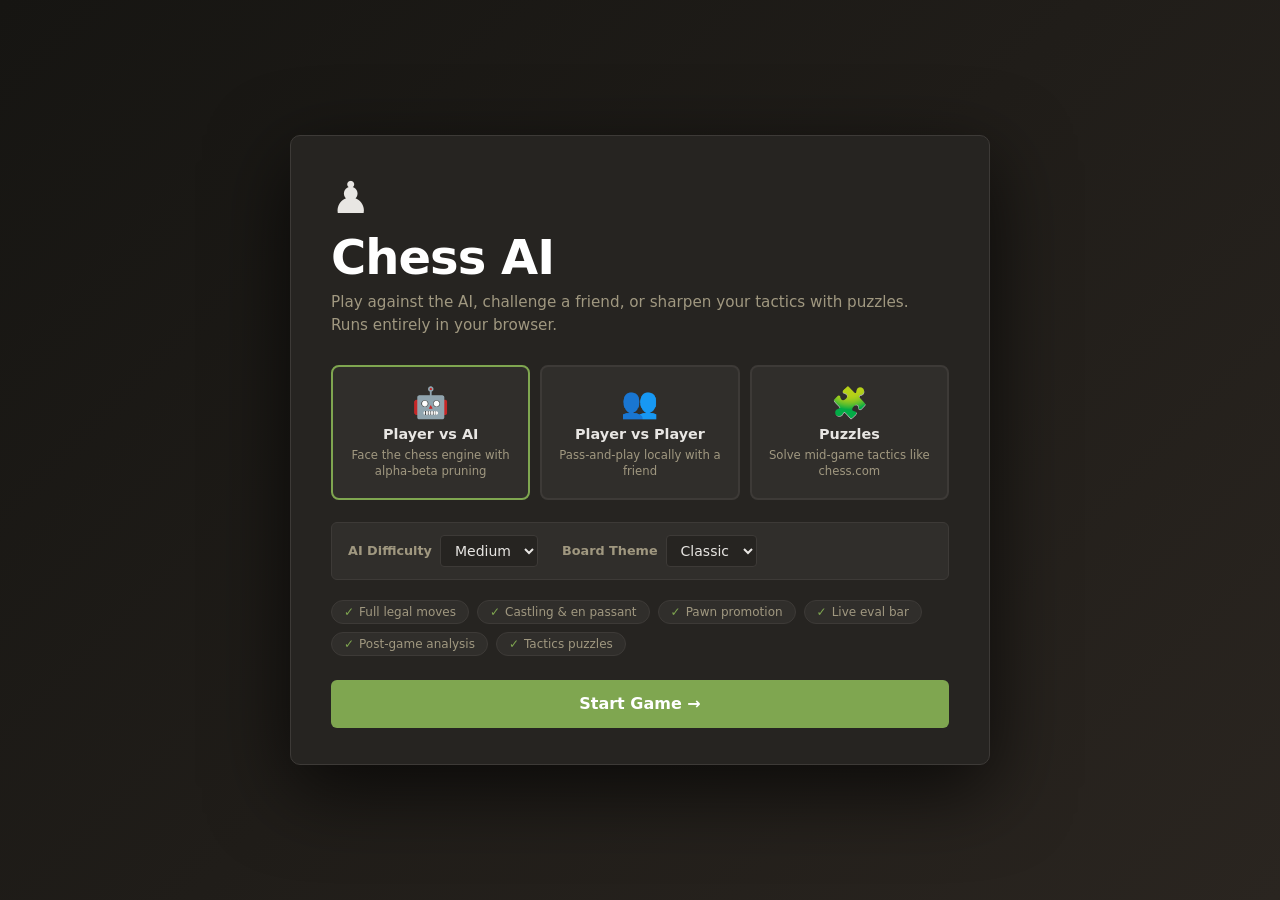
==== commit 56a4fe0f: "Update fmt.Println message from 'Hello' to 'Goodbye'" ====
--- a/index.html
+++ b/index.html
@@ -5,755 +5,1548 @@
 <meta name="viewport" content="width=device-width, initial-scale=1.0">
 <title>Chess AI</title>
 <style>
-  * { margin: 0; padding: 0; box-sizing: border-box; }
-  body { background: #1a1a2e; font-family: 'Georgia', serif; color: #e8d5b7; min-height: 100vh; overflow-x: hidden; }
-
-  /* ── WELCOME SCREEN ── */
-  #welcome {
-    min-height: 100vh;
-    display: flex; flex-direction: column; align-items: center; justify-content: center;
-    padding: 2rem;
-    background: radial-gradient(ellipse at 30% 20%, #16213e 0%, #1a1a2e 60%, #0f0f1a 100%);
-  }
-  .logo { font-size: 72px; margin-bottom: 0.5rem; filter: drop-shadow(0 4px 16px #0008); }
-  .title { font-size: 3rem; font-weight: 700; letter-spacing: 0.05em; color: #f0d080; text-shadow: 0 2px 16px #8860; }
-  .subtitle { font-size: 1rem; color: #a89070; margin: 0.5rem 0 2.5rem; letter-spacing: 0.15em; text-transform: uppercase; }
-  .modes { display: flex; gap: 1.5rem; flex-wrap: wrap; justify-content: center; margin-bottom: 2rem; }
-  .mode-card {
-    background: linear-gradient(135deg, #16213e 60%, #1a2a4a);
-    border: 1px solid #3a4a6a;
-    border-radius: 16px;
-    padding: 2rem 2.5rem;
-    cursor: pointer;
-    transition: all 0.25s;
-    width: 220px;
-    text-align: center;
-    position: relative;
-    overflow: hidden;
-  }
-  .mode-card::before {
-    content: ''; position: absolute; inset: 0;
-    background: linear-gradient(135deg, #f0d08018, transparent);
-    opacity: 0; transition: opacity 0.25s;
-  }
-  .mode-card:hover { border-color: #f0d080; transform: translateY(-4px); box-shadow: 0 8px 32px #f0d08030; }
-  .mode-card:hover::before { opacity: 1; }
-  .mode-icon { font-size: 2.5rem; margin-bottom: 0.75rem; }
-  .mode-title { font-size: 1.2rem; font-weight: 700; color: #f0d080; margin-bottom: 0.4rem; }
-  .mode-desc { font-size: 0.82rem; color: #8890a8; line-height: 1.5; }
-  .diff-select { margin-top: 1rem; }
-  .diff-select label { font-size: 0.8rem; color: #8890a8; margin-right: 0.5rem; }
-  .diff-select select {
-    background: #0f1a30; color: #f0d080; border: 1px solid #3a4a6a;
-    border-radius: 6px; padding: 4px 8px; font-size: 0.82rem; cursor: pointer;
-  }
-  .features { display: flex; gap: 2rem; flex-wrap: wrap; justify-content: center; margin-top: 1rem; }
-  .feat { display: flex; align-items: center; gap: 0.4rem; font-size: 0.78rem; color: #6a7a9a; }
-  .feat span { font-size: 1rem; }
-
-  /* ── GAME SCREEN ── */
-  #game { display: none; flex-direction: column; align-items: center; min-height: 100vh; padding: 1rem; background: #0f0f1a; }
-  .game-header { display: flex; align-items: center; gap: 1.5rem; width: 100%; max-width: 600px; margin-bottom: 1rem; }
-  .back-btn {
-    background: none; border: 1px solid #3a4a6a; color: #a89070;
-    border-radius: 8px; padding: 6px 14px; cursor: pointer; font-size: 0.85rem; transition: all 0.2s; font-family: Georgia, serif;
-  }
-  .back-btn:hover { border-color: #f0d080; color: #f0d080; }
-  .game-info { flex: 1; }
-  .game-mode-label { font-size: 0.75rem; color: #6a7a9a; text-transform: uppercase; letter-spacing: 0.1em; }
-  .game-status { font-size: 1rem; color: #f0d080; font-weight: 600; }
-  .theme-btn {
-    background: none; border: 1px solid #3a4a6a; color: #a89070;
-    border-radius: 8px; padding: 6px 12px; cursor: pointer; font-size: 0.8rem; transition: all 0.2s; font-family: Georgia, serif;
-  }
-  .theme-btn:hover { border-color: #8890a8; color: #c0c8d8; }
-
-  /* ── BOARD ── */
-  .board-wrap { position: relative; }
-  #board {
-    display: grid; grid-template-columns: repeat(8, 1fr);
-    width: 520px; height: 520px;
-    border: 3px solid #2a3a5a; border-radius: 4px;
-    box-shadow: 0 8px 48px #000a;
-    cursor: default; user-select: none;
-  }
-  .sq {
-    width: 65px; height: 65px; display: flex; align-items: center; justify-content: center;
-    font-size: 40px; position: relative; transition: background 0.1s;
-  }
-  .sq .piece { cursor: grab; transition: transform 0.05s; z-index: 1; line-height: 1; }
-  .sq .piece:active { cursor: grabbing; }
-  .sq.selected { outline: 3px solid #f0d080; outline-offset: -3px; }
-  .sq.legal::after {
-    content: ''; position: absolute; width: 24px; height: 24px;
-    background: #f0d08060; border-radius: 50%; pointer-events: none; z-index: 2;
-  }
-  .sq.legal.has-piece::after {
-    width: 100%; height: 100%; background: none;
-    border-radius: 0; border: 3px solid #f0d080; inset: 0;
-  }
-  .sq.last-from { box-shadow: inset 0 0 0 3px #c8a040; }
-  .sq.last-to   { box-shadow: inset 0 0 0 3px #c8a040; }
-  .sq.in-check  { box-shadow: inset 0 0 0 4px #e04040; }
-
-  /* Coord labels */
-  .coords-files { display: flex; width: 520px; }
-  .coords-files span { width: 65px; text-align: center; font-size: 0.7rem; color: #6a7a9a; padding: 2px 0; }
-  .coords-ranks { position: absolute; left: -18px; top: 0; display: flex; flex-direction: column; height: 520px; }
-  .coords-ranks span { height: 65px; display: flex; align-items: center; font-size: 0.7rem; color: #6a7a9a; }
-
-  .captured-row {
-    display: flex; gap: 2px; min-height: 32px; flex-wrap: wrap; align-items: center;
-    padding: 4px 0; width: 520px;
-  }
-  .captured-row .cp { font-size: 22px; opacity: 0.7; }
-
-  .move-log {
-    width: 520px; max-height: 100px; overflow-y: auto;
-    background: #12121e; border: 1px solid #1e2a3e; border-radius: 8px;
-    padding: 8px; margin-top: 0.5rem; display: flex; flex-wrap: wrap; gap: 4px;
-  }
-  .move-log .ml { font-size: 0.72rem; color: #8890a8; padding: 2px 6px; border-radius: 4px; }
-  .move-log .ml.w { color: #e8d5b7; }
-  .move-log .ml.b { color: #a89070; }
-
-  /* Promotion dialog */
-  #promo-dialog {
-    display: none; position: fixed; inset: 0; background: #0008;
-    align-items: center; justify-content: center; z-index: 100;
-  }
-  #promo-dialog.show { display: flex; }
-  .promo-box {
-    background: #16213e; border: 1px solid #3a4a6a; border-radius: 12px;
-    padding: 1.5rem; text-align: center;
-  }
-  .promo-box h3 { color: #f0d080; margin-bottom: 1rem; }
-  .promo-pieces { display: flex; gap: 12px; justify-content: center; }
-  .promo-piece {
-    font-size: 48px; cursor: pointer; padding: 8px; border-radius: 8px;
-    border: 2px solid transparent; transition: all 0.2s;
-  }
-  .promo-piece:hover { border-color: #f0d080; background: #1e3050; }
-
-  /* Board Themes */
-  #game.t0 .sq.light { background: #f0d9b5; }
-  #game.t0 .sq.dark  { background: #b58863; }
-  #game.t1 .sq.light { background: #eeeed2; }
-  #game.t1 .sq.dark  { background: #769656; }
-  #game.t2 .sq.light { background: #dee3e6; }
-  #game.t2 .sq.dark  { background: #8ca2ad; }
-  #game.t3 .sq.light { background: #d8cfba; }
-  #game.t3 .sq.dark  { background: #7d6e5a; }
-
-  /* Responsive */
-  @media (max-width: 580px) {
-    #board { width: 320px; height: 320px; }
-    .sq { width: 40px; height: 40px; font-size: 26px; }
-    .coords-files { width: 320px; }
-    .coords-files span { width: 40px; }
-    .coords-ranks { height: 320px; }
-    .coords-ranks span { height: 40px; }
-    .captured-row, .move-log { width: 320px; }
-    .sq.legal::after { width: 16px; height: 16px; }
-  }
+/* ================================================================
+   CHESS AI — Complete chess.com-inspired styles
+   ================================================================ */
+:root {
+  --light-sq:  #f0d9b5;
+  --dark-sq:   #b58863;
+  --select:    rgba(20,85,30,0.5);
+  --legal-dot: rgba(0,0,0,0.18);
+  --last-move: rgba(155,199,0,0.41);
+  --check-sq:  #e04040;
+  --hint-sq:   rgba(30,160,60,0.5);
+
+  --bg:        #161512;
+  --surface:   #262421;
+  --surface2:  #302e2b;
+  --panel:     #1d1b19;
+  --border:    #3d3a37;
+  --text:      #e8e6e3;
+  --text-dim:  #a09880;
+  --text-mute: #6d6460;
+  --green:     #7fa650;
+  --green-dk:  #538a2c;
+  --red:       #c84b4b;
+  --blue:      #4d8bc9;
+  --gold:      #c9a227;
+}
+
+*,*::before,*::after { box-sizing:border-box; margin:0; padding:0; }
+html, body { height:100%; }
+
+body {
+  background: var(--bg);
+  color: var(--text);
+  font-family: Inter, system-ui, -apple-system, sans-serif;
+  font-size: 14px;
+  min-height: 100vh;
+}
+button { font:inherit; cursor:pointer; border:none; }
+select { font:inherit; cursor:pointer; }
+
+/* ── WELCOME SCREEN ─────────────────────────────────────────── */
+#welcomeScreen {
+  position: fixed; inset: 0;
+  display: flex; align-items: center; justify-content: center;
+  background: linear-gradient(135deg, #161512 0%, #2a2520 100%);
+  z-index: 100; padding: 16px;
+}
+#welcomeScreen.hidden { display: none; }
+
+.wcard {
+  background: var(--surface);
+  border: 1px solid var(--border);
+  border-radius: 10px;
+  padding: 36px 40px;
+  width: min(700px, 100%);
+  box-shadow: 0 24px 80px rgba(0,0,0,0.7);
+}
+.wcard-logo { font-size: 44px; margin-bottom: 6px; }
+.wcard h1 {
+  font-size: clamp(1.8rem, 5vw, 3rem);
+  font-weight: 800; color: #fff;
+  letter-spacing: -0.02em; margin-bottom: 6px;
+}
+.wcard .tagline {
+  color: var(--text-dim); font-size: 0.95rem;
+  margin-bottom: 28px; line-height: 1.5;
+}
+
+/* Mode cards */
+.mode-grid {
+  display: grid; grid-template-columns: repeat(3,1fr);
+  gap: 10px; margin-bottom: 22px;
+}
+.mode-card {
+  background: var(--surface2);
+  border: 2px solid var(--border);
+  border-radius: 8px;
+  padding: 18px 12px;
+  display: flex; flex-direction: column; align-items: center; gap: 6px;
+  color: var(--text); transition: border-color .15s, background .15s;
+}
+.mode-card:hover { border-color: var(--green); background: #332e28; }
+.mode-card.active { border-color: var(--green); }
+.mode-card .mc-icon { font-size: 30px; }
+.mode-card .mc-name { font-weight: 700; font-size: 0.9rem; }
+.mode-card .mc-desc {
+  font-size: 0.73rem; color: var(--text-dim);
+  text-align: center; line-height: 1.35;
+}
+
+/* Options row */
+.options-row {
+  display: flex; align-items: center; gap: 24px;
+  background: var(--surface2); border: 1px solid var(--border);
+  border-radius: 6px; padding: 12px 16px;
+  margin-bottom: 20px;
+}
+.opt-group { display:flex; align-items:center; gap:8px; }
+.opt-group label { font-size:0.8rem; color:var(--text-dim); font-weight:700; white-space:nowrap; }
+.opt-group select {
+  background: var(--surface); border: 1px solid var(--border);
+  border-radius: 4px; color: var(--text);
+  padding: 5px 10px; min-height: 32px;
+}
+
+/* Feature chips */
+.feat-row {
+  display: flex; gap: 8px; flex-wrap: wrap; margin-bottom: 24px;
+}
+.feat-chip {
+  background: var(--surface2); border: 1px solid var(--border);
+  border-radius: 20px; padding: 4px 12px;
+  font-size: 0.75rem; color: var(--text-dim);
+  display: flex; align-items: center; gap: 5px;
+}
+.feat-chip span { color: var(--green); }
+
+/* Start button */
+.start-btn {
+  width: 100%; min-height: 48px;
+  background: var(--green); color: #fff;
+  font-size: 1rem; font-weight: 800;
+  border-radius: 6px; transition: background .15s;
+}
+.start-btn:hover { background: var(--green-dk); }
+
+/* ── GAME SHELL ─────────────────────────────────────────────── */
+#gameShell {
+  display: none;
+  flex-direction: row;
+  align-items: center;
+  justify-content: center;
+  gap: 10px;
+  min-height: 100vh;
+  padding: 16px;
+}
+#gameShell.visible { display: flex; }
+
+/* ── EVAL BAR ───────────────────────────────────────────────── */
+.eval-bar-wrap {
+  display: flex; flex-direction: column;
+  width: 20px; height: 560px;
+  border-radius: 4px; overflow: hidden;
+  flex-shrink: 0; position: relative;
+  border: 1px solid var(--border);
+}
+.eval-black {
+  background: #3a3532; width: 100%;
+  height: 50%; transition: height 0.6s ease;
+  display: flex; align-items: flex-start; justify-content: center;
+  padding-top: 4px;
+}
+.eval-white {
+  background: #ddd8d0; width: 100%; flex: 1;
+  display: flex; align-items: flex-end; justify-content: center;
+  padding-bottom: 4px;
+}
+.eval-label {
+  font-size: 8px; font-weight: 800;
+  writing-mode: horizontal-tb; color: var(--text-mute);
+}
+
+/* ── BOARD AREA ─────────────────────────────────────────────── */
+.board-col {
+  display: flex; flex-direction: column;
+  gap: 4px;
+}
+
+/* Player bar */
+.player-bar {
+  display: flex; align-items: center; gap: 10px;
+  background: var(--surface); border: 1px solid var(--border);
+  border-radius: 6px; padding: 7px 12px;
+  height: 44px; transition: border-color .2s;
+}
+.player-bar.active-turn { border-color: var(--green); }
+.pav {
+  width: 28px; height: 28px; border-radius: 50%;
+  display: flex; align-items: center; justify-content: center;
+  font-size: 13px; font-weight: 800; flex-shrink: 0;
+}
+.pav.white { background: #f0ece4; color: #222; }
+.pav.black { background: #2a2826; color: #f0ece4; border: 1px solid #555; }
+.pname  { font-weight: 700; font-size: 0.88rem; }
+.prating{ font-size: 0.72rem; color: var(--text-dim); margin-left: 2px; }
+.pcap   {
+  display: flex; flex-wrap: wrap; gap: 1px;
+  align-items: center; margin-left: auto;
+  max-width: 120px;
+}
+.pcap-piece { font-size: 13px; line-height: 1; }
+.padv { font-size: 0.72rem; font-weight: 700; color: var(--text-dim); margin-left: 4px; }
+
+/* Board wrapper with rank/file labels */
+.board-with-coords {
+  display: flex; flex-direction: column;
+}
+.board-row { display: flex; }
+.rank-labels {
+  display: flex; flex-direction: column;
+  justify-content: space-around;
+  width: 16px; padding: 0 2px;
+}
+.rank-labels span {
+  font-size: 10px; font-weight: 700;
+  color: var(--text-mute); text-align: center;
+  height: 70px; display: flex; align-items: center;
+}
+.file-labels {
+  display: flex; margin-left: 16px;
+}
+.file-labels span {
+  font-size: 10px; font-weight: 700;
+  color: var(--text-mute); text-align: center;
+  width: 70px;
+}
+
+/* THE BOARD */
+.board {
+  display: grid;
+  grid-template-columns: repeat(8, 70px);
+  grid-template-rows:    repeat(8, 70px);
+  border: 2px solid #111;
+  flex-shrink: 0;
+}
+.sq {
+  width: 70px; height: 70px;
+  display: flex; align-items: center; justify-content: center;
+  cursor: pointer; position: relative;
+  transition: background 0.05s;
+}
+.sq.light { background: var(--light-sq); }
+.sq.dark  { background: var(--dark-sq); }
+.sq.sel   { background: var(--select) !important; }
+.sq.last-from,
+.sq.last-to  { box-shadow: inset 0 0 0 100px var(--last-move); }
+.sq.in-check { background: radial-gradient(circle, rgba(255,0,0,0.55) 0%, var(--check-sq) 100%) !important; }
+.sq.hint     { box-shadow: inset 0 0 0 100px var(--hint-sq); }
+
+/* Legal move indicators */
+.sq.legal-move::after {
+  content: '';
+  position: absolute;
+  width: 30%; height: 30%;
+  border-radius: 50%;
+  background: rgba(0,0,0,0.18);
+  pointer-events: none; z-index: 2;
+}
+.sq.legal-cap::after {
+  content: '';
+  position: absolute;
+  inset: 0;
+  background: radial-gradient(circle, transparent 60%, rgba(0,0,0,0.18) 60%);
+  pointer-events: none; z-index: 2;
+}
+
+/* ── PIECES — high-contrast white vs black ─────────────────── */
+.piece {
+  width: 88%; height: 88%;
+  display: flex; align-items: center; justify-content: center;
+  pointer-events: none; user-select: none;
+  position: relative; z-index: 1;
+}
+.piece img {
+  width: 100%; height: 100%;
+  object-fit: contain;
+  filter: drop-shadow(0 2px 5px rgba(0,0,0,0.6));
+  pointer-events: none;
+}
+/* Unicode fallback — clearly distinct white vs black */
+.piece.wp .pu {  /* white pieces */
+  color: #fff8ef;
+  text-shadow:
+    0 0 0 #fff8ef,
+    -1.5px -1.5px 0 #000,
+     1.5px -1.5px 0 #000,
+    -1.5px  1.5px 0 #000,
+     1.5px  1.5px 0 #000,
+     0 3px 6px rgba(0,0,0,0.7);
+}
+.piece.bp .pu {  /* black pieces */
+  color: #1a1715;
+  text-shadow:
+    0 0 0 #1a1715,
+    -1.5px -1.5px 0 #e8e0d0,
+     1.5px -1.5px 0 #e8e0d0,
+    -1.5px  1.5px 0 #e8e0d0,
+     1.5px  1.5px 0 #e8e0d0,
+     0 3px 6px rgba(0,0,0,0.5);
+}
+.pu {
+  font-size: 46px; line-height: 1;
+  display: block; pointer-events: none;
+}
+
+/* ── SIDE PANEL ─────────────────────────────────────────────── */
+.side-panel {
+  display: flex; flex-direction: column;
+  gap: 8px; width: 272px; flex-shrink: 0;
+  align-self: center;
+}
+.scard {
+  background: var(--surface);
+  border: 1px solid var(--border);
+  border-radius: 8px; padding: 14px;
+}
+.scard-title {
+  font-size: 0.68rem; font-weight: 800;
+  text-transform: uppercase; letter-spacing: 0.07em;
+  color: var(--text-mute); margin-bottom: 10px;
+}
+
+/* Mode tabs */
+.mtabs { display: flex; gap: 4px; margin-bottom: 0; }
+.mtab {
+  flex: 1; min-height: 30px;
+  background: var(--surface2); border: 1px solid var(--border);
+  border-radius: 4px; color: var(--text-dim);
+  font-size: 0.75rem; font-weight: 700;
+  transition: all .12s;
+}
+.mtab.active, .mtab:hover {
+  background: var(--green); border-color: var(--green); color: #fff;
+}
+
+/* Status */
+.status-msg {
+  font-size: 0.95rem; font-weight: 700;
+  line-height: 1.4; min-height: 2.4em;
+  color: var(--text);
+}
+.status-msg.good { color: var(--green); }
+.status-msg.bad  { color: var(--red); }
+.status-msg.warn { color: var(--gold); }
+
+/* Buttons */
+.btn-grid { display: grid; grid-template-columns: 1fr 1fr; gap: 6px; }
+.btn-grid.one-col { grid-template-columns: 1fr; }
+.gbtn {
+  min-height: 34px; border-radius: 4px;
+  font-size: 0.78rem; font-weight: 700;
+  background: var(--surface2); border: 1px solid var(--border);
+  color: var(--text); transition: all .12s; padding: 0 8px;
+}
+.gbtn:hover { border-color: var(--text-dim); }
+.gbtn.green { background: var(--green); border-color: var(--green); color: #fff; }
+.gbtn.green:hover { background: var(--green-dk); }
+.gbtn.blue  { background: var(--blue);  border-color: var(--blue);  color: #fff; }
+.gbtn.red   { background: var(--red);   border-color: var(--red);   color: #fff; }
+.gbtn.wide  { grid-column: 1/-1; }
+.gbtn:disabled { opacity: 0.4; cursor: not-allowed; }
+
+/* Slider */
+.slider-wrap {
+  display: flex; align-items: center; gap: 8px;
+}
+.slider-wrap label { font-size: 0.75rem; color: var(--text-dim); font-weight: 700; }
+.slider-wrap input[type=range] { flex: 1; accent-color: var(--green); }
+.slider-wrap .sv { font-size: 0.78rem; font-weight: 800; min-width: 18px; text-align: right; }
+
+/* Eval numbers */
+.eval-num {
+  font-size: 1.4rem; font-weight: 800; color: var(--text);
+  display: flex; align-items: baseline; gap: 6px;
+}
+.eval-num small { font-size: 0.7rem; color: var(--text-dim); font-weight: 700; }
+
+/* Move list */
+.move-scroll { max-height: 150px; overflow-y: auto; scrollbar-width: thin; scrollbar-color: var(--border) transparent; }
+.move-table { width: 100%; border-collapse: collapse; }
+.move-table td { padding: 3px 5px; font-size: 0.8rem; }
+.move-table td:first-child { color: var(--text-mute); width: 24px; font-weight: 700; }
+.move-table .wm { color: var(--text); font-weight: 600; }
+.move-table .bm { color: var(--text-dim); }
+.move-table tr:hover td { background: var(--surface2); }
+
+/* ── PUZZLE PANEL ───────────────────────────────────────────── */
+.pz-badge {
+  display: inline-block;
+  background: var(--gold); color: #000;
+  font-size: 0.62rem; font-weight: 800;
+  padding: 2px 7px; border-radius: 3px;
+  text-transform: uppercase; margin-right: 6px;
+}
+.pz-rating { float: right; font-size: 0.75rem; color: var(--text-dim); font-weight: 700; }
+.pz-name { font-weight: 700; font-size: 0.92rem; margin-bottom: 6px; }
+.pz-desc { font-size: 0.8rem; color: var(--text-dim); line-height: 1.45; margin-bottom: 10px; }
+
+.pz-progress { display: flex; gap: 5px; margin-bottom: 10px; }
+.pdot {
+  width: 9px; height: 9px; border-radius: 50%;
+  background: var(--surface2); border: 1px solid var(--border);
+  transition: background .2s;
+}
+.pdot.ok  { background: var(--green); border-color: var(--green); }
+.pdot.bad { background: var(--red);   border-color: var(--red); }
+
+.pz-feedback {
+  font-size: 0.82rem; font-weight: 700;
+  padding: 8px 10px; border-radius: 4px; margin-bottom: 8px;
+  min-height: 36px; line-height: 1.4;
+}
+.pz-feedback.ok   { background: #1a3a1a; color: #7fc97f; }
+.pz-feedback.bad  { background: #3a1a1a; color: #f08080; }
+.pz-feedback.info { background: var(--surface2); color: var(--text-dim); }
+
+.pz-nav { display: flex; gap: 6px; }
+.pz-nav button { flex: 1; min-height: 32px; border-radius: 4px; font-size: 0.78rem; font-weight: 700; }
+
+/* ── PROMOTION OVERLAY ──────────────────────────────────────── */
+#promoOverlay {
+  display: none; position: fixed; inset: 0;
+  background: rgba(0,0,0,0.75);
+  place-items: center; z-index: 200;
+}
+#promoOverlay.show { display: grid; }
+.promo-box {
+  background: var(--surface); border: 1px solid var(--border);
+  border-radius: 10px; padding: 20px 24px; text-align: center;
+  box-shadow: 0 20px 60px rgba(0,0,0,0.7);
+}
+.promo-box h3 { color: var(--text); margin-bottom: 14px; font-size: 1rem; font-weight: 700; }
+.promo-row { display: flex; gap: 10px; }
+.promo-sq {
+  width: 76px; height: 76px;
+  background: var(--surface2); border: 2px solid var(--border);
+  border-radius: 8px; display: flex; align-items: center; justify-content: center;
+  cursor: pointer; transition: border-color .15s;
+  font-size: 48px;
+}
+.promo-sq:hover { border-color: var(--green); background: #2a3a2a; }
+.promo-sq img { width: 58px; height: 58px; object-fit: contain; }
+
+/* ── POST-GAME ANALYSIS ─────────────────────────────────────── */
+#analysisOverlay {
+  display: none; position: fixed; inset: 0;
+  background: rgba(0,0,0,0.8);
+  place-items: center; z-index: 150;
+  overflow-y: auto; padding: 24px;
+}
+#analysisOverlay.show { display: grid; }
+.analysis-box {
+  background: var(--surface); border: 1px solid var(--border);
+  border-radius: 10px; padding: 28px 30px;
+  width: min(580px,100%);
+  box-shadow: 0 24px 70px rgba(0,0,0,0.7);
+}
+.analysis-box h2 { font-size: 1.7rem; font-weight: 800; color: #fff; margin-bottom: 4px; }
+.analysis-box .a-sub { color: var(--text-dim); font-size: 0.88rem; margin-bottom: 20px; }
+
+.a-stats {
+  display: grid; grid-template-columns: repeat(3,1fr);
+  gap: 8px; margin-bottom: 20px;
+}
+.a-stat {
+  background: var(--surface2); border: 1px solid var(--border);
+  border-radius: 5px; padding: 10px 12px;
+}
+.a-stat span { display:block; font-size:0.65rem; font-weight:800; text-transform:uppercase; color:var(--text-mute); margin-bottom:3px; }
+.a-stat strong { font-size:1.15rem; }
+
+.a-sec { margin-bottom: 18px; }
+.a-sec h3 { font-size:0.68rem; font-weight:800; text-transform:uppercase; letter-spacing:0.07em; color:var(--text-mute); margin-bottom:10px; }
+
+.mistake-row {
+  background: var(--surface2); border-radius: 4px;
+  border-left: 3px solid var(--red);
+  padding: 9px 12px; margin-bottom: 7px;
+  font-size: 0.83rem; line-height: 1.5;
+}
+.mistake-row.blunder { border-color: #ff5555; }
+.mistake-row.mistake { border-color: var(--gold); }
+.mr-head { font-weight: 700; color: var(--text); margin-bottom: 2px; }
+.mr-note { color: var(--text-dim); }
+.mr-tag {
+  font-size: 0.65rem; font-weight: 800; text-transform: uppercase;
+  padding: 1px 5px; border-radius: 3px; margin-left: 6px;
+}
+.blunder .mr-tag { background: var(--red);  color: #fff; }
+.mistake .mr-tag { background: var(--gold); color: #000; }
+
+.coach-tip {
+  background: #192a19; border: 1px solid #2d5a2d;
+  border-radius: 5px; padding: 12px 14px;
+  font-size: 0.85rem; line-height: 1.55; color: #9acd9a;
+}
+
+.a-actions { display: grid; grid-template-columns: 1fr 1fr; gap: 10px; margin-top: 20px; }
+.a-actions button {
+  min-height: 42px; border-radius: 5px;
+  font-weight: 700; font-size: 0.88rem; border: none;
+}
+.a-actions .ag { background: var(--green); color: #fff; }
+.a-actions .ag:hover { background: var(--green-dk); }
+.a-actions .as { background: var(--surface2); color: var(--text); border: 1px solid var(--border); }
+.a-actions .as:hover { border-color: var(--text-dim); }
+
+/* ── RESPONSIVE ─────────────────────────────────────────────── */
+@media (max-width: 1080px) {
+  #gameShell { flex-wrap: wrap; align-items: flex-start; padding-top: 12px; }
+  .eval-bar-wrap { display: none; }
+  .side-panel { width: 100%; max-width: 560px; flex-direction: row; flex-wrap: wrap; }
+  .side-panel .scard { flex: 1; min-width: 200px; }
+}
+@media (max-width: 660px) {
+  .board { grid-template-columns: repeat(8,11vw); grid-template-rows: repeat(8,11vw); }
+  .sq { width: 11vw; height: 11vw; }
+  .rank-labels span { height: 11vw; }
+  .file-labels span { width: 11vw; }
+  .pu { font-size: 8vw; }
+  .mode-grid { grid-template-columns: 1fr 1fr; }
+  .a-stats { grid-template-columns: repeat(2,1fr); }
+  .a-actions { grid-template-columns: 1fr; }
+}
 </style>
 </head>
 <body>
 
-<!-- ═══ WELCOME SCREEN ═══ -->
-<div id="welcome">
-  <div class="logo">♟</div>
-  <div class="title">Chess AI</div>
-  <div class="subtitle">Choose your battle</div>
-
-  <div class="modes">
-    <div class="mode-card" onclick="startGame('pvp')">
-      <div class="mode-icon">👥</div>
-      <div class="mode-title">Player vs Player</div>
-      <div class="mode-desc">Two players share one board. Pass and play locally.</div>
-    </div>
-    <div class="mode-card" onclick="startGame('pvc')">
-      <div class="mode-icon">🤖</div>
-      <div class="mode-title">Player vs AI</div>
-      <div class="mode-desc">Face a minimax engine with alpha-beta pruning.</div>
-      <div class="diff-select">
-        <label>Depth:</label>
-        <select id="depth-sel" onclick="event.stopPropagation()">
-          <option value="2">Easy (2)</option>
-          <option value="3" selected>Medium (3)</option>
-          <option value="4">Hard (4)</option>
+<!-- ═══════════ WELCOME SCREEN ═══════════ -->
+<div id="welcomeScreen">
+  <div class="wcard">
+    <div class="wcard-logo">♟</div>
+    <h1>Chess AI</h1>
+    <p class="tagline">Play against the AI, challenge a friend, or sharpen your tactics with puzzles. Runs entirely in your browser.</p>
+
+    <div class="mode-grid">
+      <button class="mode-card active" id="wm-pvc" onclick="selectMode('pvc')">
+        <span class="mc-icon">🤖</span>
+        <span class="mc-name">Player vs AI</span>
+        <span class="mc-desc">Face the chess engine with alpha-beta pruning</span>
+      </button>
+      <button class="mode-card" id="wm-pvp" onclick="selectMode('pvp')">
+        <span class="mc-icon">👥</span>
+        <span class="mc-name">Player vs Player</span>
+        <span class="mc-desc">Pass-and-play locally with a friend</span>
+      </button>
+      <button class="mode-card" id="wm-puzzle" onclick="selectMode('puzzle')">
+        <span class="mc-icon">🧩</span>
+        <span class="mc-name">Puzzles</span>
+        <span class="mc-desc">Solve mid-game tactics like chess.com</span>
+      </button>
+    </div>
+
+    <div class="options-row">
+      <div class="opt-group">
+        <label>AI Difficulty</label>
+        <select id="diffSelect">
+          <option value="2">Easy</option>
+          <option value="3" selected>Medium</option>
+          <option value="4">Hard</option>
         </select>
       </div>
-    </div>
-  </div>
-
-  <div class="features">
-    <div class="feat"><span>✦</span> Full legal moves</div>
-    <div class="feat"><span>✦</span> Castling &amp; en passant</div>
-    <div class="feat"><span>✦</span> Pawn promotion</div>
-    <div class="feat"><span>✦</span> 4 board themes</div>
-    <div class="feat"><span>✦</span> Alpha-Beta AI</div>
-    <div class="feat"><span>✦</span> Move history</div>
+      <div class="opt-group">
+        <label>Board Theme</label>
+        <select id="welcomeTheme" onchange="pendingTheme=this.value">
+          <option value="classic">Classic</option>
+          <option value="ocean">Ocean</option>
+          <option value="walnut">Walnut</option>
+          <option value="green">Green</option>
+        </select>
+      </div>
+    </div>
+
+    <div class="feat-row">
+      <div class="feat-chip"><span>✓</span> Full legal moves</div>
+      <div class="feat-chip"><span>✓</span> Castling &amp; en passant</div>
+      <div class="feat-chip"><span>✓</span> Pawn promotion</div>
+      <div class="feat-chip"><span>✓</span> Live eval bar</div>
+      <div class="feat-chip"><span>✓</span> Post-game analysis</div>
+      <div class="feat-chip"><span>✓</span> Tactics puzzles</div>
+    </div>
+
+    <button class="start-btn" onclick="launchGame()">Start Game →</button>
   </div>
 </div>
 
-<!-- ═══ GAME SCREEN ═══ -->
-<div id="game" class="t0">
-  <div class="game-header">
-    <button class="back-btn" onclick="goMenu()">← Menu</button>
-    <div class="game-info">
-      <div class="game-mode-label" id="mode-label">Player vs Player</div>
-      <div class="game-status" id="status">White to move</div>
-    </div>
-    <button class="theme-btn" onclick="cycleTheme()">🎨 Theme</button>
+
+<!-- ═══════════ GAME SHELL ═══════════ -->
+<div id="gameShell">
+
+  <!-- Eval bar -->
+  <div class="eval-bar-wrap" id="evalBar">
+    <div class="eval-black" id="evalBlack" style="height:50%">
+      <span class="eval-label" id="evalTopLabel"></span>
+    </div>
+    <div class="eval-white">
+      <span class="eval-label" id="evalBotLabel">0.0</span>
+    </div>
   </div>
 
-  <div class="captured-row" id="cap-black"></div>
-
-  <div class="board-wrap">
-    <div class="coords-ranks" id="rank-labels"></div>
-    <div id="board"></div>
-  </div>
-
-  <div class="coords-files" id="file-labels"></div>
-  <div class="captured-row" id="cap-white"></div>
-  <div class="move-log" id="move-log"></div>
-</div>
-
-<!-- ═══ PROMOTION DIALOG ═══ -->
-<div id="promo-dialog">
+  <!-- Board column -->
+  <div class="board-col">
+
+    <!-- Top player bar (Black by default) -->
+    <div class="player-bar" id="topBar">
+      <div class="pav black">♟</div>
+      <div>
+        <span class="pname">Black</span>
+        <span class="prating" id="topRating"></span>
+      </div>
+      <div class="pcap" id="topCap"></div>
+      <span class="padv" id="topAdv"></span>
+    </div>
+
+    <!-- Board with coordinate labels -->
+    <div class="board-with-coords">
+      <div class="board-row">
+        <div class="rank-labels" id="rankLabels"></div>
+        <div class="board" id="board"></div>
+      </div>
+      <div class="file-labels" id="fileLabels"></div>
+    </div>
+
+    <!-- Bottom player bar (White by default) -->
+    <div class="player-bar" id="bottomBar">
+      <div class="pav white">♙</div>
+      <div>
+        <span class="pname" id="bottomName">You (White)</span>
+        <span class="prating" id="bottomRating"></span>
+      </div>
+      <div class="pcap" id="bottomCap"></div>
+      <span class="padv" id="bottomAdv"></span>
+    </div>
+
+  </div><!-- /board-col -->
+
+
+  <!-- Side panel -->
+  <div class="side-panel">
+
+    <!-- Mode tabs -->
+    <div class="scard" style="padding:10px">
+      <div class="mtabs">
+        <button class="mtab active" id="tabPvc" onclick="switchMode('pvc')">Vs AI</button>
+        <button class="mtab"        id="tabPvp" onclick="switchMode('pvp')">P vs P</button>
+        <button class="mtab"        id="tabPuzzle" onclick="switchMode('puzzle')">Puzzles</button>
+        <button class="mtab"        onclick="goMenu()" style="flex:0;padding:0 10px">☰</button>
+      </div>
+    </div>
+
+    <!-- Status card (game modes) -->
+    <div class="scard" id="statusCard">
+      <div class="scard-title">Status</div>
+      <div class="status-msg" id="statusMsg">White to move</div>
+    </div>
+
+    <!-- Controls -->
+    <div class="scard" id="controlsCard">
+      <div class="scard-title">Controls</div>
+      <div class="btn-grid">
+        <button class="gbtn blue wide" id="hintBtn" onclick="showHint()">💡 Hint</button>
+        <button class="gbtn" onclick="flipBoard()">↕ Flip</button>
+        <button class="gbtn" onclick="resetGame()">↺ Reset</button>
+        <button class="gbtn wide" onclick="goMenu()">← Menu</button>
+      </div>
+    </div>
+
+    <!-- Engine settings -->
+    <div class="scard" id="engineCard">
+      <div class="scard-title">Engine</div>
+      <div class="slider-wrap" style="margin-bottom:10px">
+        <label>Depth</label>
+        <input type="range" id="depthSlider" min="1" max="4" value="3" oninput="aiDepth=+this.value;document.getElementById('depthVal').textContent=this.value">
+        <span class="sv" id="depthVal">3</span>
+      </div>
+      <div class="scard-title" style="margin-bottom:6px">Theme</div>
+      <select id="themeSelect" onchange="setTheme(this.value)" style="width:100%;background:var(--surface2);border:1px solid var(--border);border-radius:4px;color:var(--text);padding:5px 8px;min-height:30px">
+        <option value="classic">Classic</option>
+        <option value="ocean">Ocean</option>
+        <option value="walnut">Walnut</option>
+        <option value="green">Green</option>
+      </select>
+    </div>
+
+    <!-- Eval display -->
+    <div class="scard" id="evalCard">
+      <div class="scard-title">Evaluation</div>
+      <div class="eval-num"><span id="evalNum">0.0</span><small>centipawns</small></div>
+    </div>
+
+    <!-- Move history -->
+    <div class="scard" id="moveCard" style="flex:1">
+      <div class="scard-title">Moves</div>
+      <div class="move-scroll">
+        <table class="move-table"><tbody id="moveList"></tbody></table>
+      </div>
+    </div>
+
+    <!-- Puzzle panel (hidden by default) -->
+    <div class="scard" id="puzzleCard" style="display:none">
+      <div style="margin-bottom:8px">
+        <span class="pz-badge" id="pzTag">Tactic</span>
+        <span class="pz-rating" id="pzRating">★ 1000</span>
+      </div>
+      <div class="pz-name" id="pzName">Puzzle</div>
+      <div class="pz-desc" id="pzDesc">Find the best move.</div>
+      <div class="pz-progress" id="pzProgress"></div>
+      <div class="pz-feedback info" id="pzFeedback">Find the best move for this position.</div>
+      <div class="pz-nav">
+        <button class="gbtn" onclick="prevPuzzle()">◀ Prev</button>
+        <button class="gbtn" onclick="retryPuzzle()">↺ Retry</button>
+        <button class="gbtn" onclick="showPuzzleSolution()">👁 Show</button>
+        <button class="gbtn green" id="pzNext" onclick="nextPuzzle()" disabled>Next ▶</button>
+      </div>
+    </div>
+
+  </div><!-- /side-panel -->
+</div><!-- /gameShell -->
+
+
+<!-- ═══════════ PROMOTION OVERLAY ═══════════ -->
+<div id="promoOverlay">
   <div class="promo-box">
-    <h3>Promote pawn</h3>
-    <div class="promo-pieces" id="promo-pieces"></div>
+    <h3>Promote your pawn</h3>
+    <div class="promo-row" id="promoRow"></div>
   </div>
 </div>
 
+
+<!-- ═══════════ POST-GAME ANALYSIS ═══════════ -->
+<div id="analysisOverlay">
+  <div class="analysis-box">
+    <h2 id="aTitle">Game Over</h2>
+    <p class="a-sub" id="aSub"></p>
+
+    <div class="a-stats">
+      <div class="a-stat"><span>Your Moves</span><strong id="sMoves">0</strong></div>
+      <div class="a-stat"><span>Mistakes</span><strong id="sMistakes">0</strong></div>
+      <div class="a-stat"><span>Blunders</span><strong id="sBlunders">0</strong></div>
+      <div class="a-stat"><span>Captures</span><strong id="sCaptures">0</strong></div>
+      <div class="a-stat"><span>Checks Given</span><strong id="sChecks">0</strong></div>
+      <div class="a-stat"><span>Pieces Lost</span><strong id="sLost">0</strong></div>
+    </div>
+
+    <div class="a-sec">
+      <h3>Key Mistakes</h3>
+      <div id="mistakeList"></div>
+    </div>
+
+    <div class="a-sec">
+      <h3>Coach Tip</h3>
+      <div class="coach-tip" id="coachTip"></div>
+    </div>
+
+    <div class="a-actions">
+      <button class="ag" onclick="closeAnalysis();resetGame()">Play Again</button>
+      <button class="as" onclick="closeAnalysis();goMenu()">Main Menu</button>
+    </div>
+  </div>
+</div>
+
+
 <script>
-// ═══════════════════════════════════════════════════════
-//  CHESS ENGINE
-// ═══════════════════════════════════════════════════════
-
-const PIECES = {
+'use strict';
+// ================================================================
+//  CHESS AI — All-in-one JavaScript
+// ================================================================
+
+// ── PIECE ASSETS ─────────────────────────────────────────────────
+const PNG = {
+  wP:'assets/white_pawn.png',   wN:'assets/white_knight.png',
+  wB:'assets/white_bishop.png', wR:'assets/white_rook.png',
+  wQ:'assets/white_queen.png',  wK:'assets/white_king.png',
+  bP:'assets/black_pawn.png',   bN:'assets/black_knight.png',
+  bB:'assets/black_bishop.png', bR:'assets/black_rook.png',
+  bQ:'assets/black_queen.png',  bK:'assets/black_king.png',
+};
+const UNI = {
   wP:'♙', wN:'♘', wB:'♗', wR:'♖', wQ:'♕', wK:'♔',
-  bP:'♟', bN:'♞', bB:'♝', bR:'♜', bQ:'♛', bK:'♚'
+  bP:'♟', bN:'♞', bB:'♝', bR:'♜', bQ:'♛', bK:'♚',
 };
-
-const PIECE_VALUES = { Q: 900, R: 500, B: 330, N: 320, P: 100, K: 20000 };
-
-// Piece-Square Tables (index 0 = a8, index 63 = h1 — white's perspective)
+const imgOk = {};
+
+(function preload() {
+  Object.entries(PNG).forEach(([k,src])=>{
+    const i=new Image();
+    i.onload =()=>{ imgOk[k]=true; };
+    i.onerror=()=>{ imgOk[k]=false; };
+    i.src=src;
+  });
+})();
+
+function makePiece(pc) {
+  const isW = pc[0]==='w';
+  const wrap = document.createElement('div');
+  wrap.className = 'piece '+(isW?'wp':'bp');
+
+  if(imgOk[pc]===false) {
+    // Use styled Unicode
+    const s=document.createElement('span');
+    s.className='pu'; s.textContent=UNI[pc];
+    wrap.appendChild(s);
+  } else {
+    const img=document.createElement('img');
+    img.src=PNG[pc]; img.alt=pc;
+    img.onerror=()=>{
+      imgOk[pc]=false;
+      const s=document.createElement('span');
+      s.className='pu'; s.textContent=UNI[pc];
+      img.replaceWith(s);
+    };
+    wrap.appendChild(img);
+  }
+  return wrap;
+}
+
+// ── CHESS ENGINE ─────────────────────────────────────────────────
+const PV = {Q:900,R:500,B:330,N:320,P:100,K:20000};
 const PST = {
-  P: [
-     0,  0,  0,  0,  0,  0,  0,  0,
-    50, 50, 50, 50, 50, 50, 50, 50,
-    10, 10, 20, 30, 30, 20, 10, 10,
-     5,  5, 10, 25, 25, 10,  5,  5,
-     0,  0,  0, 20, 20,  0,  0,  0,
-     5, -5,-10,  0,  0,-10, -5,  5,
-     5, 10, 10,-20,-20, 10, 10,  5,
-     0,  0,  0,  0,  0,  0,  0,  0
-  ],
-  N: [-50,-40,-30,-30,-30,-30,-40,-50,-40,-20, 0, 0, 0, 0,-20,-40,-30, 0,10,15,15,10, 0,-30,-30, 5,15,20,20,15, 5,-30,-30, 0,15,20,20,15, 0,-30,-30, 5,10,15,15,10, 5,-30,-40,-20, 0, 5, 5, 0,-20,-40,-50,-40,-30,-30,-30,-30,-40,-50],
-  B: [-20,-10,-10,-10,-10,-10,-10,-20,-10, 0, 0, 0, 0, 0, 0,-10,-10, 0, 5,10,10, 5, 0,-10,-10, 5, 5,10,10, 5, 5,-10,-10, 0,10,10,10,10, 0,-10,-10,10,10,10,10,10,10,-10,-10, 5, 0, 0, 0, 0, 5,-10,-20,-10,-10,-10,-10,-10,-10,-20],
-  R: [0, 0, 0, 0, 0, 0, 0, 0, 5,10,10,10,10,10,10, 5,-5, 0, 0, 0, 0, 0, 0,-5,-5, 0, 0, 0, 0, 0, 0,-5,-5, 0, 0, 0, 0, 0, 0,-5,-5, 0, 0, 0, 0, 0, 0,-5,-5, 0, 0, 0, 0, 0, 0,-5, 0, 0, 0, 5, 5, 0, 0, 0],
-  Q: [-20,-10,-10,-5,-5,-10,-10,-20,-10, 0, 0, 0, 0, 0, 0,-10,-10, 0, 5, 5, 5, 5, 0,-10,-5, 0, 5, 5, 5, 5, 0,-5, 0, 0, 5, 5, 5, 5, 0,-5,-10, 5, 5, 5, 5, 5, 0,-10,-10, 0, 5, 0, 0, 0, 0,-10,-20,-10,-10,-5,-5,-10,-10,-20],
-  K: [-30,-40,-40,-50,-50,-40,-40,-30,-30,-40,-40,-50,-50,-40,-40,-30,-30,-40,-40,-50,-50,-40,-40,-30,-30,-40,-40,-50,-50,-40,-40,-30,-20,-30,-30,-40,-40,-30,-30,-20,-10,-20,-20,-20,-20,-20,-20,-10, 20, 20, 0, 0, 0, 0, 20, 20, 20, 30, 10, 0, 0, 10, 30, 20]
+  P:[ 0, 0, 0, 0, 0, 0, 0, 0, 50,50,50,50,50,50,50,50, 10,10,20,30,30,20,10,10,
+      5, 5,10,25,25,10, 5, 5,  0, 0, 0,20,20, 0, 0, 0,  5,-5,-10,0,0,-10,-5,5,
+      5,10,10,-20,-20,10,10,5, 0, 0, 0, 0, 0, 0, 0, 0],
+  N:[-50,-40,-30,-30,-30,-30,-40,-50,-40,-20,0,5,5,0,-20,-40,-30,5,10,15,15,10,5,-30,
+     -30,0,15,20,20,15,0,-30,-30,5,15,20,20,15,5,-30,-30,0,10,15,15,10,0,-30,
+     -40,-20,0,0,0,0,-20,-40,-50,-40,-30,-30,-30,-30,-40,-50],
+  B:[-20,-10,-10,-10,-10,-10,-10,-20,-10,5,0,0,0,0,5,-10,-10,10,10,10,10,10,10,-10,
+     -10,0,10,10,10,10,0,-10,-10,5,5,10,10,5,5,-10,-10,0,5,10,10,5,0,-10,
+     -10,0,0,0,0,0,0,-10,-20,-10,-10,-10,-10,-10,-10,-20],
+  R:[0,0,0,0,0,0,0,0,5,10,10,10,10,10,10,5,-5,0,0,0,0,0,0,-5,-5,0,0,0,0,0,0,-5,
+     -5,0,0,0,0,0,0,-5,-5,0,0,0,0,0,0,-5,-5,0,0,0,0,0,0,-5,0,0,0,5,5,0,0,0],
+  Q:[-20,-10,-10,-5,-5,-10,-10,-20,-10,0,5,0,0,0,0,-10,-10,5,5,5,5,5,0,-10,
+     0,0,5,5,5,5,0,-5,-5,0,5,5,5,5,0,-5,-10,0,5,5,5,5,0,-10,
+     -10,0,0,0,0,0,0,-10,-20,-10,-10,-5,-5,-10,-10,-20],
+  K:[-30,-40,-40,-50,-50,-40,-40,-30,-30,-40,-40,-50,-50,-40,-40,-30,
+     -30,-40,-40,-50,-50,-40,-40,-30,-30,-40,-40,-50,-50,-40,-40,-30,
+     -20,-30,-30,-40,-40,-30,-30,-20,-10,-20,-20,-20,-20,-20,-20,-10,
+     20,20,0,0,0,0,20,20,20,30,10,0,0,10,30,20],
 };
-
-function pstScore(type, color, sq) {
-  const idx = color === 'w' ? sq : 63 - sq;
-  return (PST[type] || new Array(64).fill(0))[idx];
-}
-
-class ChessGame {
-  constructor() { this.reset(); }
-
-  reset() {
-    this.board = this._initBoard();
-    this.turn = 'w';
-    this.castling = { wK: true, wQ: true, bK: true, bQ: true };
-    this.enPassant = null;
-    this.fullMove = 1;
-    this.history = [];
-    this.captured = { w: [], b: [] };
-    this.moveLog = [];
-    this.gameOver = false;
-    this.winner = null;
-  }
-
-  _initBoard() {
-    const b = new Array(64).fill(null);
-    const back = ['R','N','B','Q','K','B','N','R'];
-    for (let f = 0; f < 8; f++) {
-      b[f]    = 'b' + back[f];
-      b[8+f]  = 'bP';
-      b[48+f] = 'wP';
-      b[56+f] = 'w' + back[f];
-    }
+function pstV(type,color,sq){
+  return (PST[type]||new Array(64).fill(0))[color==='w'?sq:63-sq];
+}
+
+class Chess {
+  constructor(){this.reset();}
+  reset(){
+    this.board=this._start(); this.turn='w';
+    this.cas={wK:true,wQ:true,bK:true,bQ:true}; this.ep=null;
+    this.cap={w:[],b:[]}; this.log=[]; this.over=false; this.winner=null;
+  }
+  _start(){
+    const b=Array(64).fill(null);
+    const back=['R','N','B','Q','K','B','N','R'];
+    for(let f=0;f<8;f++){b[f]='b'+back[f];b[8+f]='bP';b[48+f]='wP';b[56+f]='w'+back[f];}
     return b;
   }
-
-  _r(sq)    { return Math.floor(sq / 8); }
-  _f(sq)    { return sq % 8; }
-  _idx(r,f) { return r * 8 + f; }
-  _color(pc){ return pc ? pc[0] : null; }
-  _type(pc) { return pc ? pc[1] : null; }
-  _opp(c)   { return c === 'w' ? 'b' : 'w'; }
-
-  // Returns all pseudo-legal destination squares for the piece at sq
-  _getPseudo(sq, pc, board, ep, cas) {
-    const c = this._color(pc), t = this._type(pc);
-    const r = this._r(sq), f = this._f(sq);
-    const moves = [];
-
-    const add = (tr, tf) => {
-      if (tr < 0 || tr > 7 || tf < 0 || tf > 7) return false;
-      const to = this._idx(tr, tf);
-      if (this._color(board[to]) === c) return false;
-      moves.push(to);
-      return !board[to]; // returns true if square was empty (can continue sliding)
+  row(sq){return Math.floor(sq/8);}
+  col(sq){return sq%8;}
+  idx(r,c){return r*8+c;}
+  color(pc){return pc?pc[0]:null;}
+  type(pc){return pc?pc[1]:null;}
+  opp(c){return c==='w'?'b':'w';}
+
+  pseudo(sq,pc,board,ep,cas){
+    const c=this.color(pc),t=this.type(pc),r=this.row(sq),f=this.col(sq);
+    const mv=[];
+    const slide=(dr,df)=>{
+      for(let k=1;k<8;k++){
+        const tr=r+k*dr,tf=f+k*df;
+        if(tr<0||tr>7||tf<0||tf>7)break;
+        const to=this.idx(tr,tf);
+        if(this.color(board[to])===c)break;
+        mv.push(to); if(board[to])break;
+      }
     };
-
-    if (t === 'P') {
-      const dir   = c === 'w' ? -1 : 1;
-      const start = c === 'w' ? 6 : 1;
-      const fwd   = this._idx(r + dir, f);
-      if (!board[fwd]) {
-        moves.push(fwd);
-        if (r === start && !board[this._idx(r + 2 * dir, f)])
-          moves.push(this._idx(r + 2 * dir, f));
+    const step=(dr,df)=>{
+      const tr=r+dr,tf=f+df;
+      if(tr<0||tr>7||tf<0||tf>7)return;
+      const to=this.idx(tr,tf);
+      if(this.color(board[to])!==c)mv.push(to);
+    };
+    if(t==='P'){
+      const d=c==='w'?-1:1,s=c==='w'?6:1;
+      const fwd=this.idx(r+d,f);
+      if(!board[fwd]){mv.push(fwd);if(r===s&&!board[this.idx(r+2*d,f)])mv.push(this.idx(r+2*d,f));}
+      for(const df of[-1,1]){
+        if(f+df<0||f+df>7)continue;
+        const to=this.idx(r+d,f+df);
+        if(this.color(board[to])===this.opp(c))mv.push(to);
+        if(ep!==null&&to===ep)mv.push(to);
       }
-      for (const df of [-1, 1]) {
-        if (f + df < 0 || f + df > 7) continue;
-        const cap = this._idx(r + dir, f + df);
-        if (this._color(board[cap]) === this._opp(c)) moves.push(cap);
-        if (ep !== null && cap === ep) moves.push(cap);
-      }
-    } else if (t === 'N') {
-      for (const [dr,df] of [[-2,-1],[-2,1],[-1,-2],[-1,2],[1,-2],[1,2],[2,-1],[2,1]])
-        add(r+dr, f+df);
-    } else if (t === 'B') {
-      for (const [dr,df] of [[-1,-1],[-1,1],[1,-1],[1,1]])
-        for (let i=1; i<8; i++) if (!add(r+i*dr, f+i*df)) break;
-    } else if (t === 'R') {
-      for (const [dr,df] of [[-1,0],[1,0],[0,-1],[0,1]])
-        for (let i=1; i<8; i++) if (!add(r+i*dr, f+i*df)) break;
-    } else if (t === 'Q') {
-      for (const [dr,df] of [[-1,-1],[-1,1],[1,-1],[1,1],[-1,0],[1,0],[0,-1],[0,1]])
-        for (let i=1; i<8; i++) if (!add(r+i*dr, f+i*df)) break;
-    } else if (t === 'K') {
-      for (const [dr,df] of [[-1,-1],[-1,0],[-1,1],[0,-1],[0,1],[1,-1],[1,0],[1,1]])
-        add(r+dr, f+df);
-      // Castling
-      if (c === 'w' && r === 7) {
-        if (cas.wK && !board[61] && !board[62] && !this.isInCheck('w',board) && !this._attacked(61,'b',board) && !this._attacked(62,'b',board)) moves.push(62);
-        if (cas.wQ && !board[57] && !board[58] && !board[59] && !this.isInCheck('w',board) && !this._attacked(58,'b',board) && !this._attacked(59,'b',board)) moves.push(58);
-      }
-      if (c === 'b' && r === 0) {
-        if (cas.bK && !board[5] && !board[6] && !this.isInCheck('b',board) && !this._attacked(5,'w',board) && !this._attacked(6,'w',board)) moves.push(6);
-        if (cas.bQ && !board[1] && !board[2] && !board[3] && !this.isInCheck('b',board) && !this._attacked(2,'w',board) && !this._attacked(3,'w',board)) moves.push(2);
+    }else if(t==='N'){
+      for(const[dr,df]of[[-2,-1],[-2,1],[-1,-2],[-1,2],[1,-2],[1,2],[2,-1],[2,1]])step(dr,df);
+    }else if(t==='B'){for(const[dr,df]of[[-1,-1],[-1,1],[1,-1],[1,1]])slide(dr,df);}
+    else if(t==='R'){for(const[dr,df]of[[-1,0],[1,0],[0,-1],[0,1]])slide(dr,df);}
+    else if(t==='Q'){for(const[dr,df]of[[-1,-1],[-1,1],[1,-1],[1,1],[-1,0],[1,0],[0,-1],[0,1]])slide(dr,df);}
+    else if(t==='K'){
+      for(const[dr,df]of[[-1,-1],[-1,0],[-1,1],[0,-1],[0,1],[1,-1],[1,0],[1,1]])step(dr,df);
+      const hr=c==='w'?7:0;
+      if(r===hr&&f===4){
+        const kk=c==='w'?'wK':'bK',qq=c==='w'?'wQ':'bQ';
+        if(cas[kk]&&!board[this.idx(hr,5)]&&!board[this.idx(hr,6)]
+          &&!this.attacked(this.idx(hr,4),this.opp(c),board)
+          &&!this.attacked(this.idx(hr,5),this.opp(c),board)
+          &&!this.attacked(this.idx(hr,6),this.opp(c),board))mv.push(this.idx(hr,6));
+        if(cas[qq]&&!board[this.idx(hr,3)]&&!board[this.idx(hr,2)]&&!board[this.idx(hr,1)]
+          &&!this.attacked(this.idx(hr,4),this.opp(c),board)
+          &&!this.attacked(this.idx(hr,3),this.opp(c),board)
+          &&!this.attacked(this.idx(hr,2),this.opp(c),board))mv.push(this.idx(hr,2));
       }
     }
-    return moves;
-  }
-
-  // Apply a move and return [newBoard, piece, captured, newEp, newCastling]
-  _applyMove(from, to, board, ep, cas) {
-    const b   = [...board];
-    const pc  = b[from];
-    const c   = this._color(pc);
-    const t   = this._type(pc);
-    let cap   = b[to];
-    let nEp   = null;
-    const nCas = { ...cas };
-
-    // En passant capture
-    if (t === 'P' && to === ep) {
-      const capSq = this._idx(this._r(to) + (c === 'w' ? 1 : -1), this._f(to));
-      cap = b[capSq];
-      b[capSq] = null;
+    return mv;
+  }
+
+  applyMove(from,to,board,ep,cas,promo='Q'){
+    const b=[...board],pc=b[from],c=this.color(pc),t=this.type(pc);
+    let cap=b[to],nEp=null;const nCas={...cas};
+    if(t==='P'&&to===ep){const cSq=this.idx(this.row(to)+(c==='w'?1:-1),this.col(to));cap=b[cSq];b[cSq]=null;}
+    if(t==='P'&&Math.abs(this.row(to)-this.row(from))===2)nEp=this.idx((this.row(from)+this.row(to))/2,this.col(from));
+    if(t==='K'){
+      if(to-from===2){b[to-1]=b[to+1];b[to+1]=null;}
+      if(from-to===2){b[to+1]=b[to-2];b[to-2]=null;}
+      nCas[c==='w'?'wK':'bK']=false;nCas[c==='w'?'wQ':'bQ']=false;
     }
-
-    // Set new en passant square
-    if (t === 'P' && Math.abs(this._r(to) - this._r(from)) === 2)
-      nEp = this._idx((this._r(from) + this._r(to)) / 2, this._f(from));
-
-    // Castling: move the rook
-    if (t === 'K') {
-      if (to - from === 2) { b[to - 1] = b[to + 1]; b[to + 1] = null; } // kingside
-      if (from - to === 2) { b[to + 1] = b[to - 2]; b[to - 2] = null; } // queenside
-      if (c === 'w') { nCas.wK = false; nCas.wQ = false; }
-      else           { nCas.bK = false; nCas.bQ = false; }
-    }
-
-    // Revoke castling rights when rook moves or is captured
-    if (t === 'R') {
-      if (from === 63) nCas.wK = false;
-      if (from === 56) nCas.wQ = false;
-      if (from ===  7) nCas.bK = false;
-      if (from ===  0) nCas.bQ = false;
-    }
-    if (cap && this._type(cap) === 'R') {
-      if (to === 63) nCas.wK = false;
-      if (to === 56) nCas.wQ = false;
-      if (to ===  7) nCas.bK = false;
-      if (to ===  0) nCas.bQ = false;
-    }
-
-    b[to]   = b[from];
-    b[from] = null;
-    return [b, pc, cap, nEp, nCas];
-  }
-
-  isInCheck(color, board) {
-    const kSq = board.findIndex(p => p === color + 'K');
-    if (kSq === -1) return true;
-    return this._attacked(kSq, this._opp(color), board);
-  }
-
-  _attacked(sq, byColor, board) {
-    for (let s = 0; s < 64; s++) {
-      if (this._color(board[s]) !== byColor) continue;
-      const pseudo = this._getPseudo(s, board[s], board, null, { wK:false, wQ:false, bK:false, bQ:false });
-      if (pseudo.includes(sq)) return true;
+    if(t==='R'){if(from===56)nCas.wQ=false;if(from===63)nCas.wK=false;if(from===0)nCas.bQ=false;if(from===7)nCas.bK=false;}
+    if(cap&&this.type(cap)==='R'){if(to===56)nCas.wQ=false;if(to===63)nCas.wK=false;if(to===0)nCas.bQ=false;if(to===7)nCas.bK=false;}
+    b[to]=pc;b[from]=null;
+    if(t==='P'&&(this.row(to)===0||this.row(to)===7))b[to]=c+promo;
+    return[b,cap,nEp,nCas];
+  }
+
+  attacked(sq,byColor,board){
+    for(let s=0;s<64;s++){
+      if(this.color(board[s])!==byColor)continue;
+      if(this.pseudo(s,board[s],board,null,{wK:false,wQ:false,bK:false,bQ:false}).includes(sq))return true;
     }
     return false;
   }
-
-  getLegalMoves(sq) {
-    const pc = this.board[sq];
-    if (!pc || this._color(pc) !== this.turn) return [];
-    return this._getPseudo(sq, pc, this.board, this.enPassant, this.castling)
-      .filter(to => {
-        const [nb] = this._applyMove(sq, to, this.board, this.enPassant, this.castling);
-        return !this.isInCheck(this.turn, nb);
-      });
-  }
-
-  _getAllLegal(color) {
-    const moves = [];
-    for (let sq = 0; sq < 64; sq++) {
-      if (this._color(this.board[sq]) !== color) continue;
-      this._getPseudo(sq, this.board[sq], this.board, this.enPassant, this.castling)
-        .forEach(to => {
-          const [nb] = this._applyMove(sq, to, this.board, this.enPassant, this.castling);
-          if (!this.isInCheck(color, nb)) moves.push([sq, to]);
-        });
-    }
-    return moves;
-  }
-
-  makeMove(from, to, promoType = 'Q') {
-    const [nb, pc, cap, nEp, nCas] = this._applyMove(from, to, this.board, this.enPassant, this.castling);
-    const t = this._type(pc), c = this._color(pc);
-
-    // Pawn promotion
-    if (t === 'P' && (this._r(to) === 0 || this._r(to) === 7))
-      nb[to] = c + promoType;
-
-    this.board      = nb;
-    this.enPassant  = nEp;
-    this.castling   = nCas;
-
-    if (cap) this.captured[this._opp(c)].push(cap);
-
-    // Move notation (simple algebraic)
-    const files  = 'abcdefgh', ranks = '87654321';
-    const suffix = (t === 'P' && (this._r(to) === 0 || this._r(to) === 7)) ? promoType : '';
-    this.moveLog.push({
-      text: files[this._f(from)] + ranks[this._r(from)] + files[this._f(to)] + ranks[this._r(to)] + suffix,
-      color: c
+  inCheck(color,board){const k=board.findIndex(p=>p===color+'K');return k===-1||this.attacked(k,this.opp(color),board);}
+
+  legalMoves(sq){
+    const pc=this.board[sq];
+    if(!pc||this.color(pc)!==this.turn)return[];
+    return this.pseudo(sq,pc,this.board,this.ep,this.cas).filter(to=>{
+      const[nb]=this.applyMove(sq,to,this.board,this.ep,this.cas);
+      return!this.inCheck(this.turn,nb);
     });
-
-    this.history.push({ from, to, pc, cap, ep: nEp, cas: nCas });
-    this.turn = this._opp(this.turn);
-    if (this.turn === 'w') this.fullMove++;
-
-    // Game-over detection
-    const legal = this._getAllLegal(this.turn);
-    if (legal.length === 0) {
-      this.gameOver = true;
-      this.winner   = this.isInCheck(this.turn, this.board) ? this._opp(this.turn) : null;
-    }
-
-    return { from, to, cap, check: this.isInCheck(this.turn, this.board) };
-  }
-
-  // Static evaluation (positive = white better)
-  _evaluate(board) {
-    let score = 0;
-    for (let sq = 0; sq < 64; sq++) {
-      const pc = board[sq];
-      if (!pc) continue;
-      const c = this._color(pc), t = this._type(pc);
-      const v = (PIECE_VALUES[t] || 0) + pstScore(t, c, sq);
-      score += c === 'w' ? v : -v;
-    }
-    return score;
-  }
-
-  // Minimax with alpha-beta pruning
-  _minimax(board, depth, alpha, beta, maximizing, ep, cas) {
-    const color = maximizing ? 'w' : 'b';
-    const moves = [];
-
-    for (let sq = 0; sq < 64; sq++) {
-      if (this._color(board[sq]) !== color) continue;
-      const pseudo = this._getPseudo(sq, board[sq], board, ep, cas);
-      pseudo.forEach(to => {
-        const [nb,,, nEp, nC] = this._applyMove(sq, to, board, ep, cas);
-        if (!this.isInCheck(color, nb)) moves.push([sq, to, nb, nEp, nC]);
+  }
+  allLegal(color=this.turn){
+    const mv=[];
+    for(let sq=0;sq<64;sq++){
+      if(this.color(this.board[sq])!==color)continue;
+      this.pseudo(sq,this.board[sq],this.board,this.ep,this.cas).forEach(to=>{
+        const[nb]=this.applyMove(sq,to,this.board,this.ep,this.cas);
+        if(!this.inCheck(color,nb))mv.push([sq,to]);
       });
     }
-
-    if (moves.length === 0)
-      return this.isInCheck(color, board) ? (maximizing ? -20000 : 20000) : 0;
-
-    if (depth === 0) return this._evaluate(board);
-
-    if (maximizing) {
-      let best = -Infinity;
-      for (const [,, nb, nEp, nC] of moves) {
-        const sc = this._minimax(nb, depth - 1, alpha, beta, false, nEp, nC);
-        best = Math.max(best, sc);
-        alpha = Math.max(alpha, sc);
-        if (beta <= alpha) break;
-      }
+    return mv;
+  }
+
+  makeMove(from,to,promo='Q'){
+    const[nb,cap,nEp,nCas]=this.applyMove(from,to,this.board,this.ep,this.cas,promo);
+    const pc=this.board[from],c=this.color(pc),t=this.type(pc);
+    this.board=nb;this.ep=nEp;this.cas=nCas;
+    if(cap)this.cap[c].push(cap);
+    this.turn=this.opp(this.turn);
+    const check=this.inCheck(this.turn,this.board);
+    const F='abcdefgh',R='87654321';
+    const suf=t==='P'&&(this.row(to)===0||this.row(to)===7)?promo:'';
+    this.log.push({from,to,pc,cap,check,color:c,
+      text:F[this.col(from)]+R[this.row(from)]+F[this.col(to)]+R[this.row(to)]+suf,
+      moveNum:Math.ceil(this.log.length/2)+1});
+    const legal=this.allLegal(this.turn);
+    if(!legal.length){this.over=true;this.winner=check?this.opp(this.turn):null;}
+    return{cap,check};
+  }
+
+  evaluate(board=this.board){
+    let sc=0;
+    for(let sq=0;sq<64;sq++){
+      const pc=board[sq];if(!pc)continue;
+      const c=this.color(pc),t=this.type(pc);
+      const v=(PV[t]||0)+pstV(t,c,sq);
+      sc+=c==='w'?v:-v;
+    }
+    return sc;
+  }
+
+  minimax(board,depth,alpha,beta,max,ep,cas){
+    const color=max?'w':'b',mv=[];
+    for(let sq=0;sq<64;sq++){
+      if(this.color(board[sq])!==color)continue;
+      this.pseudo(sq,board[sq],board,ep,cas).forEach(to=>{
+        const[nb,,nEp,nC]=this.applyMove(sq,to,board,ep,cas);
+        if(!this.inCheck(color,nb))mv.push([sq,to,nb,nEp,nC]);
+      });
+    }
+    if(!mv.length)return this.inCheck(color,board)?(max?-99999:99999):0;
+    if(!depth)return this.evaluate(board);
+    if(max){
+      let best=-Infinity;
+      for(const[,,nb,nEp,nC]of mv){const s=this.minimax(nb,depth-1,alpha,beta,false,nEp,nC);if(s>best)best=s;if(s>alpha)alpha=s;if(beta<=alpha)break;}
       return best;
-    } else {
-      let best = Infinity;
-      for (const [,, nb, nEp, nC] of moves) {
-        const sc = this._minimax(nb, depth - 1, alpha, beta, true, nEp, nC);
-        best = Math.min(best, sc);
-        beta = Math.min(beta, sc);
-        if (beta <= alpha) break;
-      }
+    }else{
+      let best=Infinity;
+      for(const[,,nb,nEp,nC]of mv){const s=this.minimax(nb,depth-1,alpha,beta,true,nEp,nC);if(s<best)best=s;if(s<beta)beta=s;if(beta<=alpha)break;}
       return best;
     }
   }
 
-  getBestMove(depth) {
-    const color = this.turn;
-    const maximizing = color === 'w';
-    let best = maximizing ? -Infinity : Infinity;
-    let bestMove = null;
-    const moves = [];
-
-    for (let sq = 0; sq < 64; sq++) {
-      if (this._color(this.board[sq]) !== color) continue;
-      const pseudo = this._getPseudo(sq, this.board[sq], this.board, this.enPassant, this.castling);
-      pseudo.forEach(to => {
-        const [nb,,, nEp, nC] = this._applyMove(sq, to, this.board, this.enPassant, this.castling);
-        if (!this.isInCheck(color, nb)) moves.push([sq, to, nb, nEp, nC]);
+  bestMove(depth){
+    const c=this.turn,max=c==='w';
+    let best=max?-Infinity:Infinity,bm=null;
+    const mv=[];
+    for(let sq=0;sq<64;sq++){
+      if(this.color(this.board[sq])!==c)continue;
+      this.pseudo(sq,this.board[sq],this.board,this.ep,this.cas).forEach(to=>{
+        const[nb,,nEp,nC]=this.applyMove(sq,to,this.board,this.ep,this.cas);
+        if(!this.inCheck(c,nb))mv.push([sq,to,nb,nEp,nC]);
       });
     }
-
-    // Shuffle for variety at equal scores
-    moves.sort(() => Math.random() - 0.5);
-
-    for (const [sq, to, nb, nEp, nC] of moves) {
-      const sc = this._minimax(nb, depth - 1, -Infinity, Infinity, !maximizing, nEp, nC);
-      if ((maximizing && sc > best) || (!maximizing && sc < best)) {
-        best = sc;
-        bestMove = [sq, to];
+    mv.sort(()=>Math.random()-0.5);
+    for(const[sq,to,nb,nEp,nC]of mv){
+      const s=this.minimax(nb,depth-1,-Infinity,Infinity,!max,nEp,nC);
+      if((max&&s>best)||(!max&&s<best)){best=s;bm=[sq,to];}
+    }
+    return{move:bm,score:best};
+  }
+}
+
+// ── PUZZLES ──────────────────────────────────────────────────────
+const PUZZLES=[
+  {name:'Back Rank Mate',tag:'Checkmate',rating:900,
+   fen:'6k1/5ppp/8/8/8/8/5PPP/3R2K1 w - - 0 1',
+   solution:['d1d8'],
+   desc:'White to move. The black king is trapped on the back rank.',
+   explain:'Rd8# is checkmate. The rook controls the entire back rank and the black king has no escape.'},
+  {name:'Knight Fork',tag:'Fork',rating:1150,
+   fen:'r1bqkb1r/pppp1ppp/2n2n2/4p3/4P3/2N2N2/PPPP1PPP/R1BQKB1R w KQkq - 4 4',
+   solution:['f3e5'],
+   desc:'White to move. Find the knight move that attacks two pieces at once.',
+   explain:'Nxe5 forks the queen on d7 and the knight on c6, winning material.'},
+  {name:'Queen Checkmate',tag:'Checkmate',rating:800,
+   fen:'4k3/4Q3/4K3/8/8/8/8/8 w - - 0 1',
+   solution:['e7e8'],
+   desc:'White to move. Deliver checkmate in one.',
+   explain:'Qe8# is checkmate. The king is completely boxed in.'},
+  {name:'Promotion Race',tag:'Promotion',rating:950,
+   fen:'8/P5k1/8/8/8/8/6K1/8 w - - 0 1',
+   solution:['a7a8'],
+   desc:'White to move. Promote the pawn to win.',
+   explain:'a8=Q promotes to a queen. The new queen dominates the board and wins easily.'},
+  {name:'Pin the Knight',tag:'Pin',rating:1050,
+   fen:'r1bqk2r/pppp1ppp/2n2n2/4p3/1bB1P3/5N2/PPPP1PPP/RNBQK2R w KQkq - 4 4',
+   solution:['c4b5'],
+   desc:'White to move. Pin the knight to win material.',
+   explain:'Bb5 pins the c6 knight to the king. The knight cannot move without exposing the king to check.'},
+  {name:'Rook Skewer',tag:'Skewer',rating:1100,
+   fen:'4k3/4r3/8/8/8/8/4R3/4K3 w - - 0 1',
+   solution:['e2e8'],
+   desc:'White to move. Use a skewer to win the rook.',
+   explain:'Re8+ forces the king to move, then White captures the rook on e7.'},
+  {name:'Smothered King',tag:'Checkmate',rating:1200,
+   fen:'5rk1/5ppp/8/8/8/8/5PPP/5RK1 w - - 0 1',
+   solution:['f1f8'],
+   desc:'White to move. The black king is smothered by its own pieces.',
+   explain:'Rxf8# is checkmate. The black king\'s pawns prevent any escape.'},
+  {name:'Hanging Queen',tag:'Tactic',rating:750,
+   fen:'rnb1kbnr/pppp1ppp/8/4p3/4P1q1/5N2/PPPP1PPP/RNBQKB1R w KQkq - 2 3',
+   solution:['f3g1'],
+   desc:'White to move. Win the hanging queen.',
+   explain:'Ng1 attacks the queen on g4, winning it for free since it has nowhere safe to go.'},
+];
+
+// ── UI STATE ─────────────────────────────────────────────────────
+let game=new Chess(), mode='pvc', aiDepth=3;
+let selSq=null, legalSqs=[], lastMove=null;
+let flipped=false, aiThinking=false, hintSq=null;
+let evalScore=0, pendingTheme='classic', currentTheme='classic';
+let puzzleIdx=0, pzGame=null, pzSolIdx=0, pzSolved=false;
+
+const THEMES={
+  classic:{light:'#f0d9b5',dark:'#b58863'},
+  ocean:  {light:'#d9edf4',dark:'#4f7cac'},
+  walnut: {light:'#e8d0a8',dark:'#7a4f2e'},
+  green:  {light:'#eeeed2',dark:'#769656'},
+};
+
+function sqName(sq){return 'abcdefgh'[sq%8]+'87654321'[Math.floor(sq/8)];}
+function sqN(sq){return 'abcdefgh'[sq%8]+'87654321'[Math.floor(sq/8)];}
+
+// ── WELCOME / MODE ────────────────────────────────────────────────
+let welcomeMode='pvc';
+function selectMode(m){
+  welcomeMode=m;
+  document.querySelectorAll('.mode-card').forEach(b=>b.classList.remove('active'));
+  document.getElementById('wm-'+m).classList.add('active');
+}
+function launchGame(){
+  aiDepth=+document.getElementById('diffSelect').value||3;
+  currentTheme=document.getElementById('welcomeTheme').value||'classic';
+  document.getElementById('themeSelect').value=currentTheme;
+  document.getElementById('depthSlider').value=aiDepth;
+  document.getElementById('depthVal').textContent=aiDepth;
+  startGame(welcomeMode);
+}
+function goMenu(){
+  aiThinking=false;
+  document.getElementById('gameShell').classList.remove('visible');
+  document.getElementById('welcomeScreen').classList.remove('hidden');
+}
+function switchMode(m){startGame(m);}
+
+// ── GAME START ────────────────────────────────────────────────────
+function startGame(m){
+  mode=m; game=new Chess();
+  selSq=null;legalSqs=[];lastMove=null;flipped=false;aiThinking=false;hintSq=null;evalScore=0;
+
+  document.getElementById('welcomeScreen').classList.add('hidden');
+  document.getElementById('gameShell').classList.add('visible');
+
+  // Tab highlighting
+  ['tabPvc','tabPvp','tabPuzzle'].forEach(id=>{
+    const el=document.getElementById(id);
+    if(el)el.classList.remove('active');
+  });
+  const tabMap={pvc:'tabPvc',pvp:'tabPvp',puzzle:'tabPuzzle'};
+  document.getElementById(tabMap[m])?.classList.add('active');
+
+  // Show/hide panels
+  const isPuzzle=m==='puzzle';
+  document.getElementById('puzzleCard').style.display=isPuzzle?'block':'none';
+  document.getElementById('statusCard').style.display=isPuzzle?'none':'block';
+  document.getElementById('moveCard').style.display=isPuzzle?'none':'block';
+  document.getElementById('evalCard').style.display=m==='pvc'?'block':'none';
+  document.getElementById('evalBar').style.display=m==='pvc'?'flex':'none';
+  document.getElementById('engineCard').style.display=m==='pvc'?'block':'none';
+  document.getElementById('hintBtn').disabled=m!=='pvc';
+
+  // Bottom player name
+  document.getElementById('bottomName').textContent=
+    m==='pvc'?'You (White)':m==='pvp'?'White':'White';
+  document.getElementById('topBar').querySelector('.pname').textContent=
+    m==='pvc'?'Chess AI':'Black';
+
+  if(isPuzzle){
+    buildBoard();
+    loadPuzzle(0);
+  }else{
+    buildBoard();
+    renderBoard();
+    setStatus('White to move','');
+    updateMoveList();
+    updatePlayerBars();
+    if(m==='pvc')scheduleEval();
+  }
+}
+
+function resetGame(){startGame(mode);}
+
+// ── BOARD BUILD ───────────────────────────────────────────────────
+function buildBoard(){
+  buildCoordLabels();
+  const bd=document.getElementById('board');
+  bd.innerHTML='';
+  const thm=THEMES[currentTheme]||THEMES.classic;
+  for(let vis=0;vis<64;vis++){
+    const sq=flipped?(7-Math.floor(vis/8))*8+(7-vis%8):vis;
+    const r=Math.floor(sq/8),f=sq%8,lt=(r+f)%2===0;
+    const div=document.createElement('div');
+    div.className='sq '+(lt?'light':'dark');
+    div.style.background=lt?thm.light:thm.dark;
+    div.dataset.sq=sq;
+    div.addEventListener('click',()=>handleClick(+div.dataset.sq));
+    bd.appendChild(div);
+  }
+}
+
+function buildCoordLabels(){
+  const ranks=document.getElementById('rankLabels');
+  const files=document.getElementById('fileLabels');
+  ranks.innerHTML=''; files.innerHTML='';
+  const rs=flipped?'12345678'.split(''):'87654321'.split('');
+  const fs=flipped?'hgfedcba'.split(''):'abcdefgh'.split('');
+  rs.forEach(r=>{const s=document.createElement('span');s.textContent=r;ranks.appendChild(s);});
+  fs.forEach(f=>{const s=document.createElement('span');s.textContent=f;files.appendChild(s);});
+}
+
+function setTheme(t){
+  currentTheme=t;
+  const thm=THEMES[t]||THEMES.classic;
+  document.querySelectorAll('.sq').forEach(div=>{
+    const sq=+div.dataset.sq,r=Math.floor(sq/8),f=sq%8,lt=(r+f)%2===0;
+    div.style.background=lt?thm.light:thm.dark;
+  });
+}
+
+// ── RENDER BOARD ─────────────────────────────────────────────────
+function renderBoard(){
+  const g=mode==='puzzle'?(pzGame||game):game;
+  const chk=g.inCheck(g.turn,g.board);
+  const thm=THEMES[currentTheme]||THEMES.classic;
+
+  document.querySelectorAll('.sq').forEach(div=>{
+    const sq=+div.dataset.sq,r=Math.floor(sq/8),f=sq%8,lt=(r+f)%2===0;
+    div.style.background=lt?thm.light:thm.dark;
+    div.classList.remove('sel','last-from','last-to','in-check','hint','legal-move','legal-cap');
+    div.querySelectorAll('.piece,.wp,.bp').forEach(e=>e.remove());
+
+    if(selSq===sq) div.classList.add('sel');
+    if(hintSq===sq)div.classList.add('hint');
+    if(lastMove){if(sq===lastMove.from)div.classList.add('last-from');if(sq===lastMove.to)div.classList.add('last-to');}
+    if(chk&&g.board[sq]===g.turn+'K')div.classList.add('in-check');
+    if(legalSqs.includes(sq))div.classList.add(g.board[sq]?'legal-cap':'legal-move');
+    const pc=g.board[sq];
+    if(pc)div.appendChild(makePiece(pc));
+  });
+
+  if(mode!=='puzzle'){
+    if(!game.over){
+      const chkGame=game.inCheck(game.turn,game.board);
+      const c=game.turn==='w'?'White':'Black';
+      setStatus(aiThinking?'AI thinking…':`${c} to move`+(chkGame?' — CHECK ⚠️':''),'');
+    }
+    document.getElementById('moveCard').querySelector('.move-scroll').scrollTop=9999;
+    updateMoveList();
+    updatePlayerBars();
+    if(mode==='pvc')scheduleEval();
+  }
+}
+
+function setStatus(t,c){const el=document.getElementById('statusMsg');if(el){el.textContent=t;el.className='status-msg '+(c||'');}}
+
+function updateMoveList(){
+  const tbody=document.getElementById('moveList');
+  if(!tbody)return;tbody.innerHTML='';
+  for(let i=0;i<game.log.length;i+=2){
+    const tr=document.createElement('tr');
+    const n=document.createElement('td');n.textContent=i/2+1;
+    const w=document.createElement('td');w.className='wm';w.textContent=game.log[i].text;
+    const b=document.createElement('td');b.className='bm';b.textContent=game.log[i+1]?game.log[i+1].text:'';
+    tr.append(n,w,b);tbody.appendChild(tr);
+  }
+}
+
+function updatePlayerBars(){
+  const wCap=game.cap.w, bCap=game.cap.b;
+  const wVal=wCap.reduce((s,p)=>s+(PV[game.type(p)]||0),0);
+  const bVal=bCap.reduce((s,p)=>s+(PV[game.type(p)]||0),0);
+  const top=document.getElementById('topBar'),bot=document.getElementById('bottomBar');
+  if(!top||!bot)return;
+
+  // top = Black, bottom = White (unless flipped)
+  const [whiteBar,blackBar]=flipped?[top,bot]:[bot,top];
+  whiteBar.classList.toggle('active-turn',game.turn==='w'&&!game.over);
+  blackBar.classList.toggle('active-turn',game.turn==='b'&&!game.over);
+
+  const fill=(bar,capArr,adv)=>{
+    const capEl=bar.querySelector('.pcap'),advEl=bar.querySelector('.padv');
+    if(capEl){capEl.innerHTML='';capArr.forEach(p=>{const s=document.createElement('span');s.className='pcap-piece';s.textContent=UNI[p]||'?';capEl.appendChild(s);});}
+    if(advEl)advEl.textContent=adv>0?'+'+adv:'';
+  };
+  fill(whiteBar,bCap,wVal-bVal>0?wVal-bVal:0);
+  fill(blackBar,wCap,bVal-wVal>0?bVal-wVal:0);
+}
+
+// ── EVAL BAR ─────────────────────────────────────────────────────
+let evalTimer=null;
+function scheduleEval(){
+  clearTimeout(evalTimer);
+  evalTimer=setTimeout(()=>{
+    if(game.over){renderEval(game.winner==='w'?9999:game.winner==='b'?-9999:0);return;}
+    const s=game.minimax(game.board,2,-Infinity,Infinity,true,game.ep,game.cas);
+    renderEval(typeof s==='number'?s:0);
+  },150);
+}
+function renderEval(sc){
+  evalScore=sc;
+  const capped=Math.max(-800,Math.min(800,sc));
+  const blackPct=Math.round(50-(capped/800)*45);
+  const bar=document.getElementById('evalBlack');
+  if(bar)bar.style.height=blackPct+'%';
+  const display=Math.abs(sc)>=9000?(sc>0?'M':'-M'):(sc>=0?'+':'')+( sc/100).toFixed(1);
+  const el=document.getElementById('evalNum');
+  const tl=document.getElementById('evalTopLabel');
+  const bl=document.getElementById('evalBotLabel');
+  if(el)el.textContent=display;
+  if(tl)tl.textContent=sc<0?display:'';
+  if(bl)bl.textContent=sc>=0?display:'';
+}
+
+// ── CLICK HANDLER ─────────────────────────────────────────────────
+function handleClick(sq){
+  if(mode==='puzzle'){handlePzClick(sq);return;}
+  if(game.over||aiThinking)return;
+  if(mode==='pvc'&&game.turn==='b')return;
+  hintSq=null;
+  if(selSq===null){
+    if(game.board[sq]&&game.color(game.board[sq])===game.turn){
+      selSq=sq;legalSqs=game.legalMoves(sq);renderBoard();
+    }
+  }else{
+    if(legalSqs.includes(sq)){doMove(selSq,sq);}
+    else if(game.board[sq]&&game.color(game.board[sq])===game.turn){selSq=sq;legalSqs=game.legalMoves(sq);renderBoard();}
+    else{selSq=null;legalSqs=[];renderBoard();}
+  }
+}
+
+function doMove(from,to,promo){
+  const t=game.type(game.board[from]),rank=Math.floor(to/8);
+  if(t==='P'&&(rank===0||rank===7)&&!promo){showPromo(from,to,game.turn);return;}
+  game.makeMove(from,to,promo||'Q');
+  lastMove={from,to};selSq=null;legalSqs=[];hintSq=null;
+  renderBoard();
+  if(game.over){handleGameOver();return;}
+  if(mode==='pvc'&&game.turn==='b'){aiThinking=true;renderBoard();setTimeout(doAI,80);}
+}
+
+function doAI(){
+  const{move:mv}=game.bestMove(aiDepth);
+  aiThinking=false;
+  if(mv){game.makeMove(mv[0],mv[1]);lastMove={from:mv[0],to:mv[1]};}
+  renderBoard();
+  if(game.over)handleGameOver();
+}
+
+function handleGameOver(){
+  let t,c;
+  if(game.winner){t=(game.winner==='w'?'White':'Black')+' wins by checkmate! 🎉';c='good';}
+  else{t='Stalemate — Draw 🤝';c='';}
+  setStatus(t,c);
+  if(mode==='pvc')setTimeout(()=>showAnalysis(game.winner==='b'),900);
+}
+
+// ── HINT ──────────────────────────────────────────────────────────
+function showHint(){
+  if(mode!=='pvc'||game.over||aiThinking)return;
+  const{move:mv}=game.bestMove(2);
+  if(mv){hintSq=mv[0];selSq=null;legalSqs=[];renderBoard();
+    setStatus('Hint: move the highlighted piece.','warn');
+    setTimeout(()=>{hintSq=null;renderBoard();},2200);}
+}
+function flipBoard(){flipped=!flipped;buildBoard();renderBoard();}
+
+// ── PROMOTION ─────────────────────────────────────────────────────
+function showPromo(from,to,color){
+  const row=document.getElementById('promoRow');
+  row.innerHTML='';
+  ['Q','R','B','N'].forEach(t=>{
+    const pc=color+t,div=document.createElement('div');
+    div.className='promo-sq';
+    if(imgOk[pc]===false){div.textContent=UNI[pc];}
+    else{
+      const img=document.createElement('img');img.src=PNG[pc];img.alt=pc;
+      img.onerror=()=>{imgOk[pc]=false;img.replaceWith(document.createTextNode(UNI[pc]));};
+      div.appendChild(img);
+    }
+    div.onclick=()=>{document.getElementById('promoOverlay').classList.remove('show');doMove(from,to,t);};
+    row.appendChild(div);
+  });
+  document.getElementById('promoOverlay').classList.add('show');
+}
+
+// ── POST-GAME ANALYSIS ────────────────────────────────────────────
+function showAnalysis(humanLost){
+  const pColor='w';
+  const pMoves=game.log.filter(m=>m.color===pColor);
+  const captures=pMoves.filter(m=>m.cap);
+  const checks=pMoves.filter(m=>m.check);
+  const lost=game.cap.b; // pieces black captured FROM white
+
+  const mistakes=[];
+  for(let i=0;i<game.log.length-1;i++){
+    const mv=game.log[i],nxt=game.log[i+1];
+    if(mv.color!==pColor||!nxt?.cap)continue;
+    const val=PV[game.type(nxt.cap)]||0;
+    if(val>=100){
+      const pName={P:'Pawn',N:'Knight',B:'Bishop',R:'Rook',Q:'Queen'}[game.type(nxt.cap)]||'piece';
+      mistakes.push({
+        moveNum:mv.moveNum,move:mv.text,pName,val,aiMove:nxt.text,
+        note:`You played ${mv.text}, then the AI replied ${nxt.text} winning your ${pName} (worth ${val}pts).`,
+        sev:val>=500?'blunder':'mistake',
+      });
+    }
+  }
+  const blunders=mistakes.filter(m=>m.sev==='blunder').length;
+
+  const tips=[];
+  if(blunders>=2)tips.push('You had multiple blunders — the biggest factor in the loss. Before each move, ask "Is my piece safe here?" and look for opponent responses.');
+  else if(blunders===1)tips.push(`The key blunder was on move ${mistakes.find(m=>m.sev==='blunder')?.moveNum}. Losing a major piece gave the AI a decisive advantage.`);
+  if(lost.length>captures.length+2)tips.push('You gave away far more material than you won. Try to keep your pieces defended and avoid leaving them hanging.');
+  if(checks.length===0)tips.push('You never put the AI in check. Creating threats forces your opponent to react, giving you more control of the game.');
+  if(pMoves.length<14)tips.push('The game ended quickly. Study the opening: develop your knights and bishops early, control the centre with pawns, and castle to protect your king.');
+  if(!tips.length)tips.push('Solid game overall! The next level is calculating two moves ahead before committing — always visualise your opponent\'s best reply.');
+
+  document.getElementById('aTitle').textContent=humanLost?'You Lost':game.winner?'You Won! 🎉':'Draw 🤝';
+  document.getElementById('aSub').textContent=humanLost?'Here\'s what the AI found in your game — study each mistake to improve.':'Summary of your game.';
+  document.getElementById('sMoves').textContent=pMoves.length;
+  document.getElementById('sMistakes').textContent=mistakes.length;
+  document.getElementById('sBlunders').textContent=blunders;
+  document.getElementById('sCaptures').textContent=captures.length;
+  document.getElementById('sChecks').textContent=checks.length;
+  document.getElementById('sLost').textContent=lost.length;
+
+  const ml=document.getElementById('mistakeList');ml.innerHTML='';
+  if(!mistakes.length){
+    ml.innerHTML='<p style="color:var(--green);font-weight:700;font-size:0.85rem">✓ No major mistakes detected — great play!</p>';
+  }else{
+    mistakes.slice(0,6).forEach(m=>{
+      const d=document.createElement('div');
+      d.className='mistake-row '+m.sev;
+      d.innerHTML=`<div class="mr-head">Move ${m.moveNum}: <code>${m.move}</code><span class="mr-tag">${m.sev}</span></div><div class="mr-note">${m.note}</div>`;
+      ml.appendChild(d);
+    });
+  }
+  document.getElementById('coachTip').textContent=tips[0];
+  document.getElementById('analysisOverlay').classList.add('show');
+}
+function closeAnalysis(){document.getElementById('analysisOverlay').classList.remove('show');}
+
+// ── PUZZLES ───────────────────────────────────────────────────────
+function parseFen(fen){
+  const[placement,turn,castling,ep]=fen.split(' ');
+  const g=new Chess();g.board=Array(64).fill(null);
+  g.turn=turn||'w';
+  g.cas={wK:!!(castling?.includes('K')),wQ:!!(castling?.includes('Q')),bK:!!(castling?.includes('k')),bQ:!!(castling?.includes('q'))};
+  if(ep&&ep!=='-'){const F='abcdefgh';g.ep=(8-parseInt(ep[1]))*8+F.indexOf(ep[0]);}
+  placement.split('/').forEach((rank,row)=>{
+    let col=0;
+    for(const ch of rank){
+      if(/\d/.test(ch)){col+=parseInt(ch);}
+      else{g.board[row*8+col]=(ch===ch.toUpperCase()?'w':'b')+ch.toUpperCase();col++;}
+    }
+  });
+  return g;
+}
+
+function loadPuzzle(idx){
+  pzSolIdx=0;pzSolved=false;selSq=null;legalSqs=[];hintSq=null;lastMove=null;
+  puzzleIdx=(idx+PUZZLES.length)%PUZZLES.length;
+  const pz=PUZZLES[puzzleIdx];
+  pzGame=parseFen(pz.fen);
+
+  document.getElementById('pzName').textContent=pz.name;
+  document.getElementById('pzTag').textContent=pz.tag;
+  document.getElementById('pzRating').textContent='★ '+pz.rating;
+  document.getElementById('pzDesc').textContent=pz.desc;
+  setPzFeedback(pz.desc,'info');
+  document.getElementById('pzNext').disabled=true;
+  buildPzProgress(pz);
+
+  flipped=pzGame.turn==='b';
+  buildBoard();
+
+  // Render puzzle position
+  const savedGame=game;game=pzGame;renderBoard();game=savedGame;
+}
+
+function buildPzProgress(pz){
+  const el=document.getElementById('pzProgress');el.innerHTML='';
+  pz.solution.forEach(()=>{const d=document.createElement('div');d.className='pdot';el.appendChild(d);});
+}
+
+function handlePzClick(sq){
+  if(pzSolved)return;
+  const savedGame=game;game=pzGame;
+
+  if(selSq===null){
+    if(game.board[sq]&&game.color(game.board[sq])===game.turn){
+      selSq=sq;legalSqs=game.legalMoves(sq);renderBoard();
+    }
+  }else{
+    if(legalSqs.includes(sq)){
+      const from=selSq;
+      const attempt=sqN(from)+sqN(sq);
+      const pz=PUZZLES[puzzleIdx];
+      const required=pz.solution[pzSolIdx];
+
+      selSq=null;legalSqs=[];
+
+      if(attempt===required.slice(0,4)){
+        // Correct
+        const promo=required.length===5?required[4].toUpperCase():'Q';
+        game.makeMove(from,sq,promo);
+        lastMove={from,to:sq};
+        // Mark progress dot
+        document.querySelectorAll('#pzProgress .pdot')[pzSolIdx]?.classList.add('ok');
+        pzSolIdx++;
+
+        if(pzSolIdx>=pz.solution.length){
+          pzSolved=true;
+          setPzFeedback('✓ Correct! '+pz.explain,'ok');
+          document.getElementById('pzNext').disabled=false;
+        }else{
+          setPzFeedback('✓ Good move! Keep going…','ok');
+          // Play opponent reply automatically
+          setTimeout(()=>{
+            const all=game.allLegal();
+            if(all.length){
+              const m=all[Math.floor(Math.random()*all.length)];
+              game.makeMove(m[0],m[1]);lastMove={from:m[0],to:m[1]};
+            }
+            const sv=game; // already pzGame
+            renderBoard();
+          },500);
+        }
+      }else{
+        // Wrong
+        document.querySelectorAll('#pzProgress .pdot')[pzSolIdx]?.classList.add('bad');
+        setPzFeedback('✗ Not quite. '+pz.desc,'bad');
+        setTimeout(()=>{
+          document.querySelectorAll('#pzProgress .pdot')[pzSolIdx]?.classList.remove('bad');
+          setPzFeedback(pz.desc,'info');
+        },1500);
       }
+      renderBoard();
+    }else if(game.board[sq]&&game.color(game.board[sq])===game.turn){
+      selSq=sq;legalSqs=game.legalMoves(sq);renderBoard();
+    }else{
+      selSq=null;legalSqs=[];renderBoard();
     }
-    return bestMove;
-  }
-}
-
-// ═══════════════════════════════════════════════════════
-//  UI / RENDERING
-// ═══════════════════════════════════════════════════════
-
-let game       = new ChessGame();
-let mode       = 'pvp';
-let aiDepth    = 3;
-let selectedSq = null;
-let legalMoves = [];
-let lastMove   = null;
-let themeIdx   = 0;
-let aiThinking = false;
-
-function startGame(m) {
-  mode    = m;
-  aiDepth = parseInt(document.getElementById('depth-sel').value) || 3;
-  game.reset();
-  selectedSq = null; legalMoves = []; lastMove = null; aiThinking = false;
-
-  document.getElementById('welcome').style.display = 'none';
-  document.getElementById('game').style.display    = 'flex';
-  document.getElementById('mode-label').textContent = m === 'pvp' ? 'Player vs Player' : 'Player vs AI';
-
-  buildCoords();
-  render();
-}
-
-function goMenu() {
-  document.getElementById('game').style.display    = 'none';
-  document.getElementById('welcome').style.display = 'flex';
-}
-
-function cycleTheme() {
-  themeIdx = (themeIdx + 1) % 4;
-  const g = document.getElementById('game');
-  g.className = g.className.replace(/t\d/, 't' + themeIdx);
-}
-
-function buildCoords() {
-  const rl = document.getElementById('rank-labels');
-  const fl = document.getElementById('file-labels');
-  rl.innerHTML = ''; fl.innerHTML = '';
-  '87654321'.split('').forEach(r => { const s = document.createElement('span'); s.textContent = r; rl.appendChild(s); });
-  'abcdefgh'.split('').forEach(f => { const s = document.createElement('span'); s.textContent = f; fl.appendChild(s); });
-}
-
-function render() {
-  const bd      = document.getElementById('board');
-  bd.innerHTML  = '';
-  const inCheck = game.isInCheck(game.turn, game.board);
-
-  for (let sq = 0; sq < 64; sq++) {
-    const div = document.createElement('div');
-    const r   = Math.floor(sq / 8), f = sq % 8;
-    div.className = 'sq ' + (((r + f) % 2 === 0) ? 'light' : 'dark');
-
-    if (selectedSq === sq) div.classList.add('selected');
-    if (legalMoves.includes(sq)) div.classList.add('legal');
-    if (game.board[sq] && legalMoves.includes(sq)) div.classList.add('has-piece');
-    if (lastMove) {
-      if (sq === lastMove.from) div.classList.add('last-from');
-      if (sq === lastMove.to)   div.classList.add('last-to');
-    }
-
-    const pc = game.board[sq];
-    if (pc) {
-      if (inCheck && pc === game.turn + 'K') div.classList.add('in-check');
-      const span     = document.createElement('span');
-      span.className = 'piece';
-      span.textContent = PIECES[pc];
-      span.style.fontSize = pc[1] === 'P' ? '34px' : '40px';
-      div.appendChild(span);
-    }
-
-    div.addEventListener('click', () => handleClick(sq));
-    bd.appendChild(div);
-  }
-
-  // Status bar
-  let status = '';
-  if (game.gameOver) {
-    status = game.winner
-      ? (game.winner === 'w' ? 'White' : 'Black') + ' wins! 🎉'
-      : 'Stalemate — Draw 🤝';
-  } else {
-    status = (game.turn === 'w' ? 'White' : 'Black') + ' to move';
-    if (inCheck)    status += ' — CHECK ⚠️';
-    if (aiThinking) status  = 'AI thinking…';
-  }
-  document.getElementById('status').textContent = status;
-
-  renderCaptured();
-  renderLog();
-}
-
-function renderCaptured() {
-  const cw = document.getElementById('cap-white');
-  const cb = document.getElementById('cap-black');
-  cw.innerHTML = '<span style="font-size:0.7rem;color:#6a7a9a;margin-right:4px">Captured by Black:</span>';
-  cb.innerHTML = '<span style="font-size:0.7rem;color:#6a7a9a;margin-right:4px">Captured by White:</span>';
-  game.captured.w.forEach(p => { const s = document.createElement('span'); s.className = 'cp'; s.textContent = PIECES[p]; cw.appendChild(s); });
-  game.captured.b.forEach(p => { const s = document.createElement('span'); s.className = 'cp'; s.textContent = PIECES[p]; cb.appendChild(s); });
-}
-
-function renderLog() {
-  const log = document.getElementById('move-log');
-  log.innerHTML = '';
-  game.moveLog.forEach((m, i) => {
-    const span     = document.createElement('span');
-    span.className = 'ml ' + (m.color === 'w' ? 'w' : 'b');
-    span.textContent = (Math.floor(i / 2) + 1) + (i % 2 === 0 ? '.' : '..') + m.text;
-    log.appendChild(span);
-  });
-  log.scrollTop = log.scrollHeight;
-}
-
-function handleClick(sq) {
-  if (game.gameOver || aiThinking) return;
-  if (mode === 'pvc' && game.turn === 'b') return;
-
-  if (selectedSq === null) {
-    // Select a piece
-    if (game.board[sq] && game._color(game.board[sq]) === game.turn) {
-      selectedSq = sq;
-      legalMoves = game.getLegalMoves(sq);
-      render();
-    }
-  } else {
-    if (legalMoves.includes(sq)) {
-      doMove(selectedSq, sq);
-    } else if (game.board[sq] && game._color(game.board[sq]) === game.turn) {
-      // Switch selection
-      selectedSq = sq;
-      legalMoves = game.getLegalMoves(sq);
-      render();
-    } else {
-      // Deselect
-      selectedSq = null;
-      legalMoves = [];
-      render();
-    }
-  }
-}
-
-function doMove(from, to, promoType) {
-  const t      = game._type(game.board[from]);
-  const toRank = Math.floor(to / 8);
-
-  // Show promotion dialog if needed
-  if (t === 'P' && (toRank === 0 || toRank === 7) && !promoType) {
-    showPromo(from, to, game.turn);
-    return;
-  }
-
-  game.makeMove(from, to, promoType || 'Q');
-  lastMove   = { from, to };
-  selectedSq = null;
-  legalMoves = [];
-  render();
-
-  // Trigger AI if applicable
-  if (!game.gameOver && mode === 'pvc' && game.turn === 'b') {
-    aiThinking = true;
-    render();
-    setTimeout(doAI, 80);
-  }
-}
-
-function doAI() {
-  const mv = game.getBestMove(aiDepth);
-  aiThinking = false;
-  if (mv) {
-    game.makeMove(mv[0], mv[1]);
-    lastMove = { from: mv[0], to: mv[1] };
-  }
-  render();
-}
-
-function showPromo(from, to, color) {
-  const pp = document.getElementById('promo-pieces');
-  pp.innerHTML = '';
-  ['Q','R','B','N'].forEach(t => {
-    const span     = document.createElement('span');
-    span.className = 'promo-piece';
-    span.textContent = PIECES[color + t];
-    span.onclick = () => {
-      document.getElementById('promo-dialog').classList.remove('show');
-      doMove(from, to, t);
-    };
-    pp.appendChild(span);
-  });
-  document.getElementById('promo-dialog').classList.add('show');
-}
+  }
+  game=savedGame;
+}
+
+function setPzFeedback(t,c){const el=document.getElementById('pzFeedback');if(el){el.textContent=t;el.className='pz-feedback '+c;}}
+function nextPuzzle(){loadPuzzle(puzzleIdx+1);}
+function prevPuzzle(){loadPuzzle(puzzleIdx-1);}
+function retryPuzzle(){loadPuzzle(puzzleIdx);}
+function showPuzzleSolution(){
+  const pz=PUZZLES[puzzleIdx];
+  const sol=pz.solution[0];
+  const F='abcdefgh';
+  const fromSq=(8-parseInt(sol[1]))*8+F.indexOf(sol[0]);
+  hintSq=fromSq;
+  setPzFeedback('Solution starts with the highlighted piece. '+pz.explain,'info');
+  const sv=game;game=pzGame;renderBoard();game=sv;
+  setTimeout(()=>{hintSq=null;const sv=game;game=pzGame;renderBoard();game=sv;},2500);
+}
+
+// ── KEYBOARD ──────────────────────────────────────────────────────
+document.addEventListener('keydown',e=>{
+  if(!document.getElementById('gameShell').classList.contains('visible'))return;
+  if(e.key==='Escape'){selSq=null;legalSqs=[];hintSq=null;renderBoard();}
+  if(e.key==='f'||e.key==='F')flipBoard();
+  if(e.key==='h'||e.key==='H')showHint();
+  if(e.key==='r'||e.key==='R')goMenu();
+  if(e.key==='t'||e.key==='T'){
+    const keys=Object.keys(THEMES);
+    const t=keys[(keys.indexOf(currentTheme)+1)%keys.length];
+    setTheme(t);document.getElementById('themeSelect').value=t;
+  }
+});
 </script>
 </body>
 </html>
